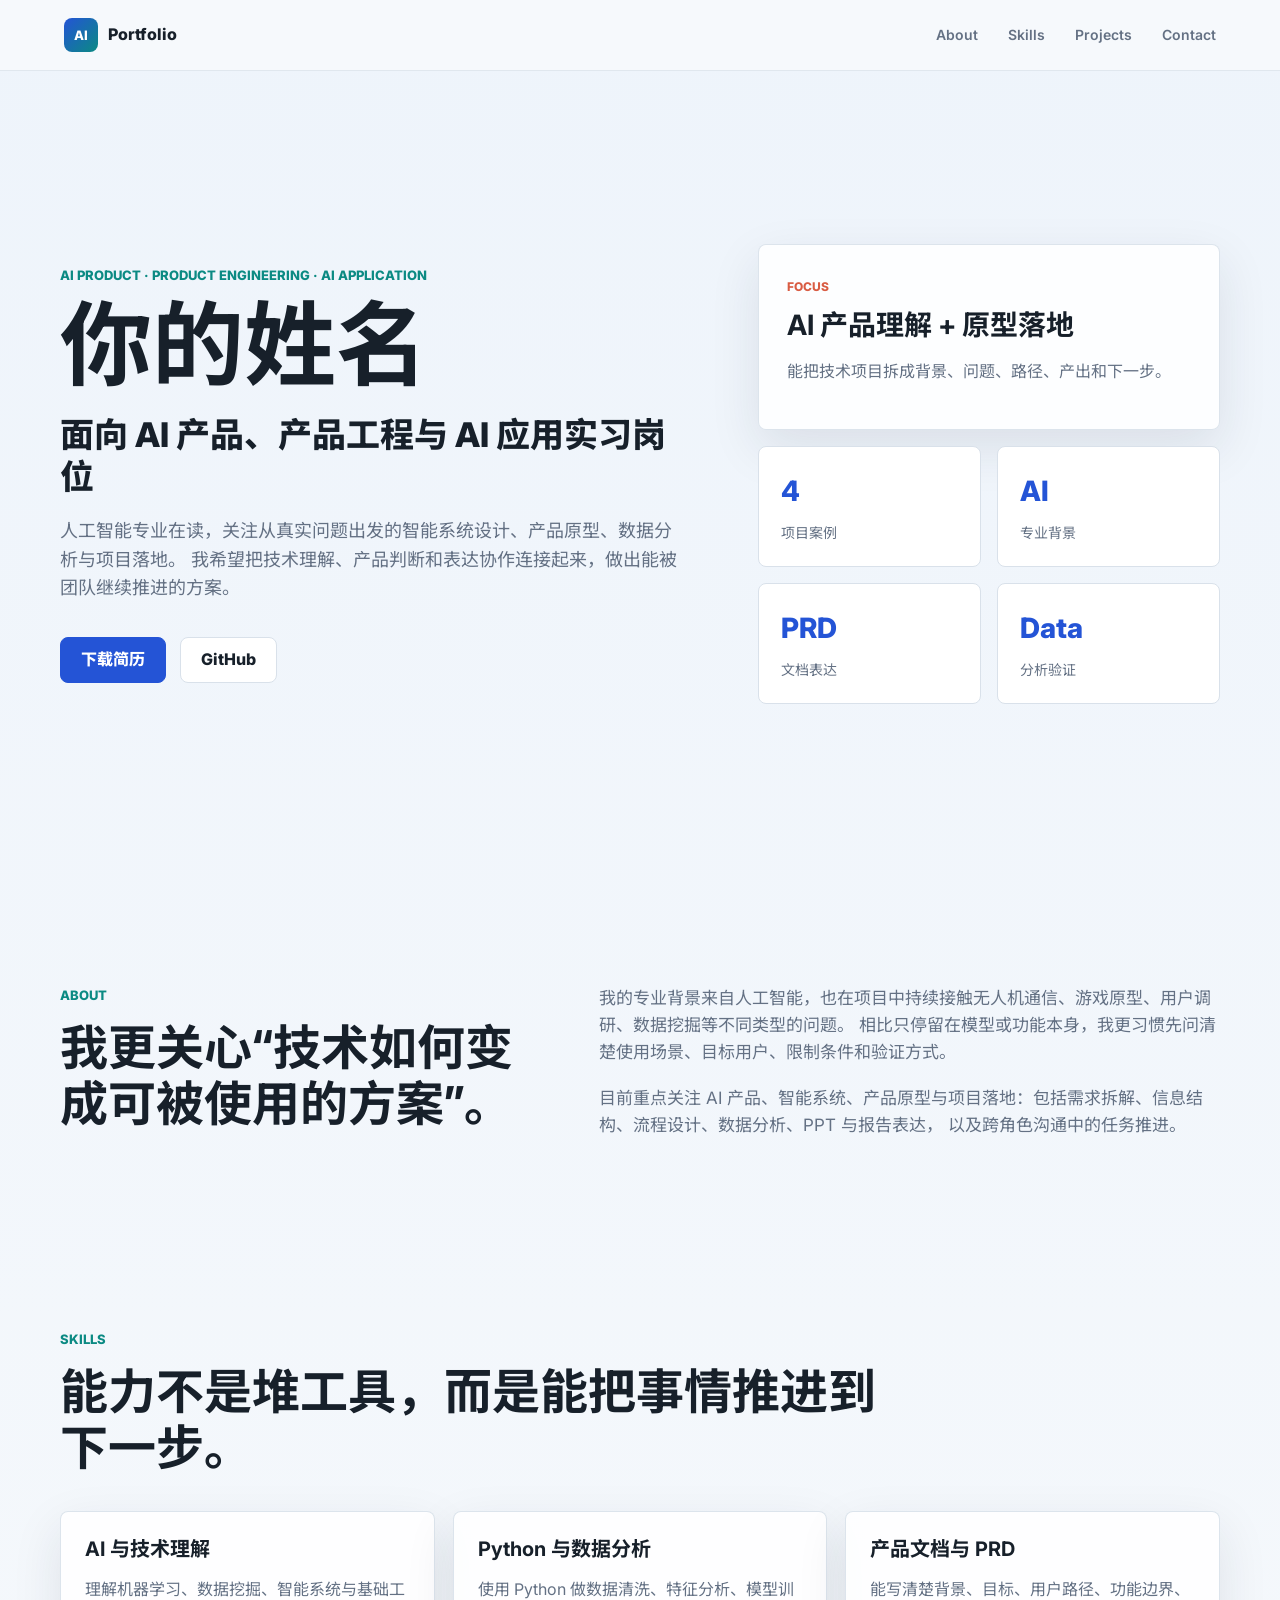
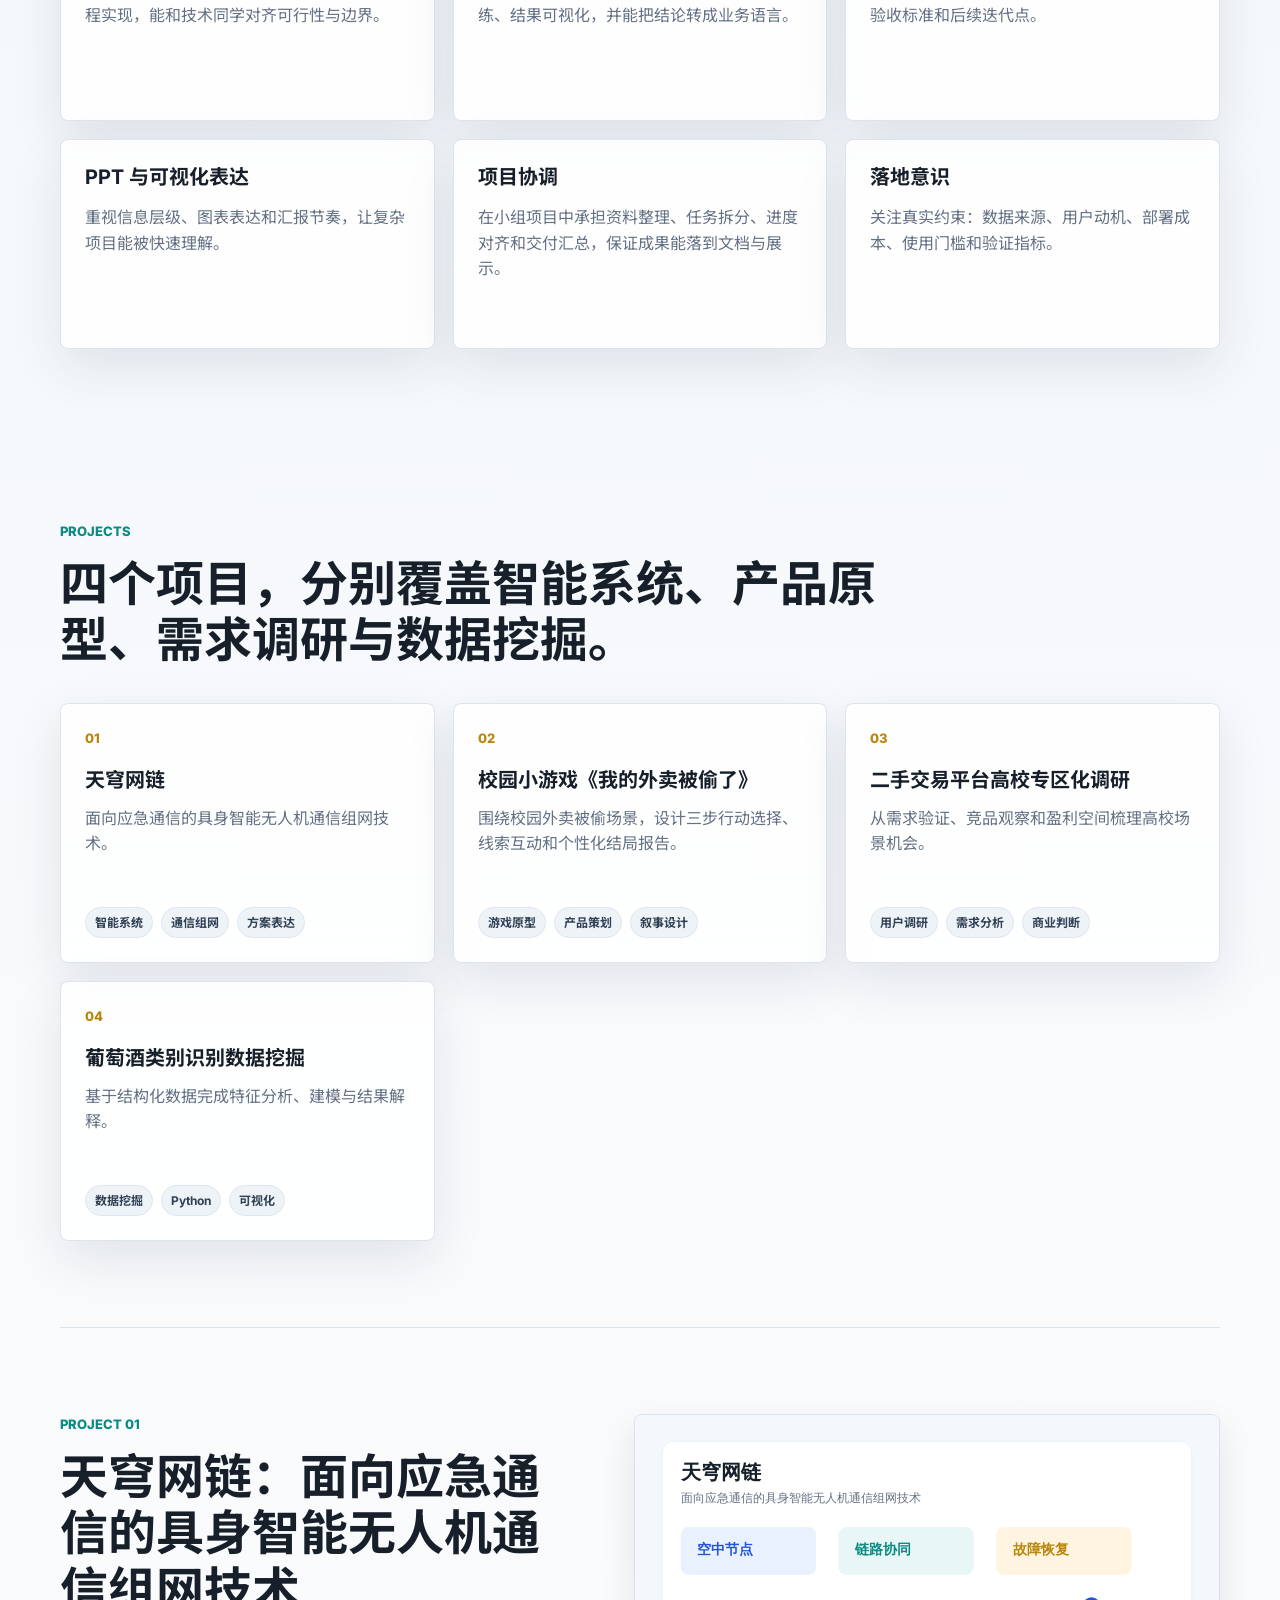
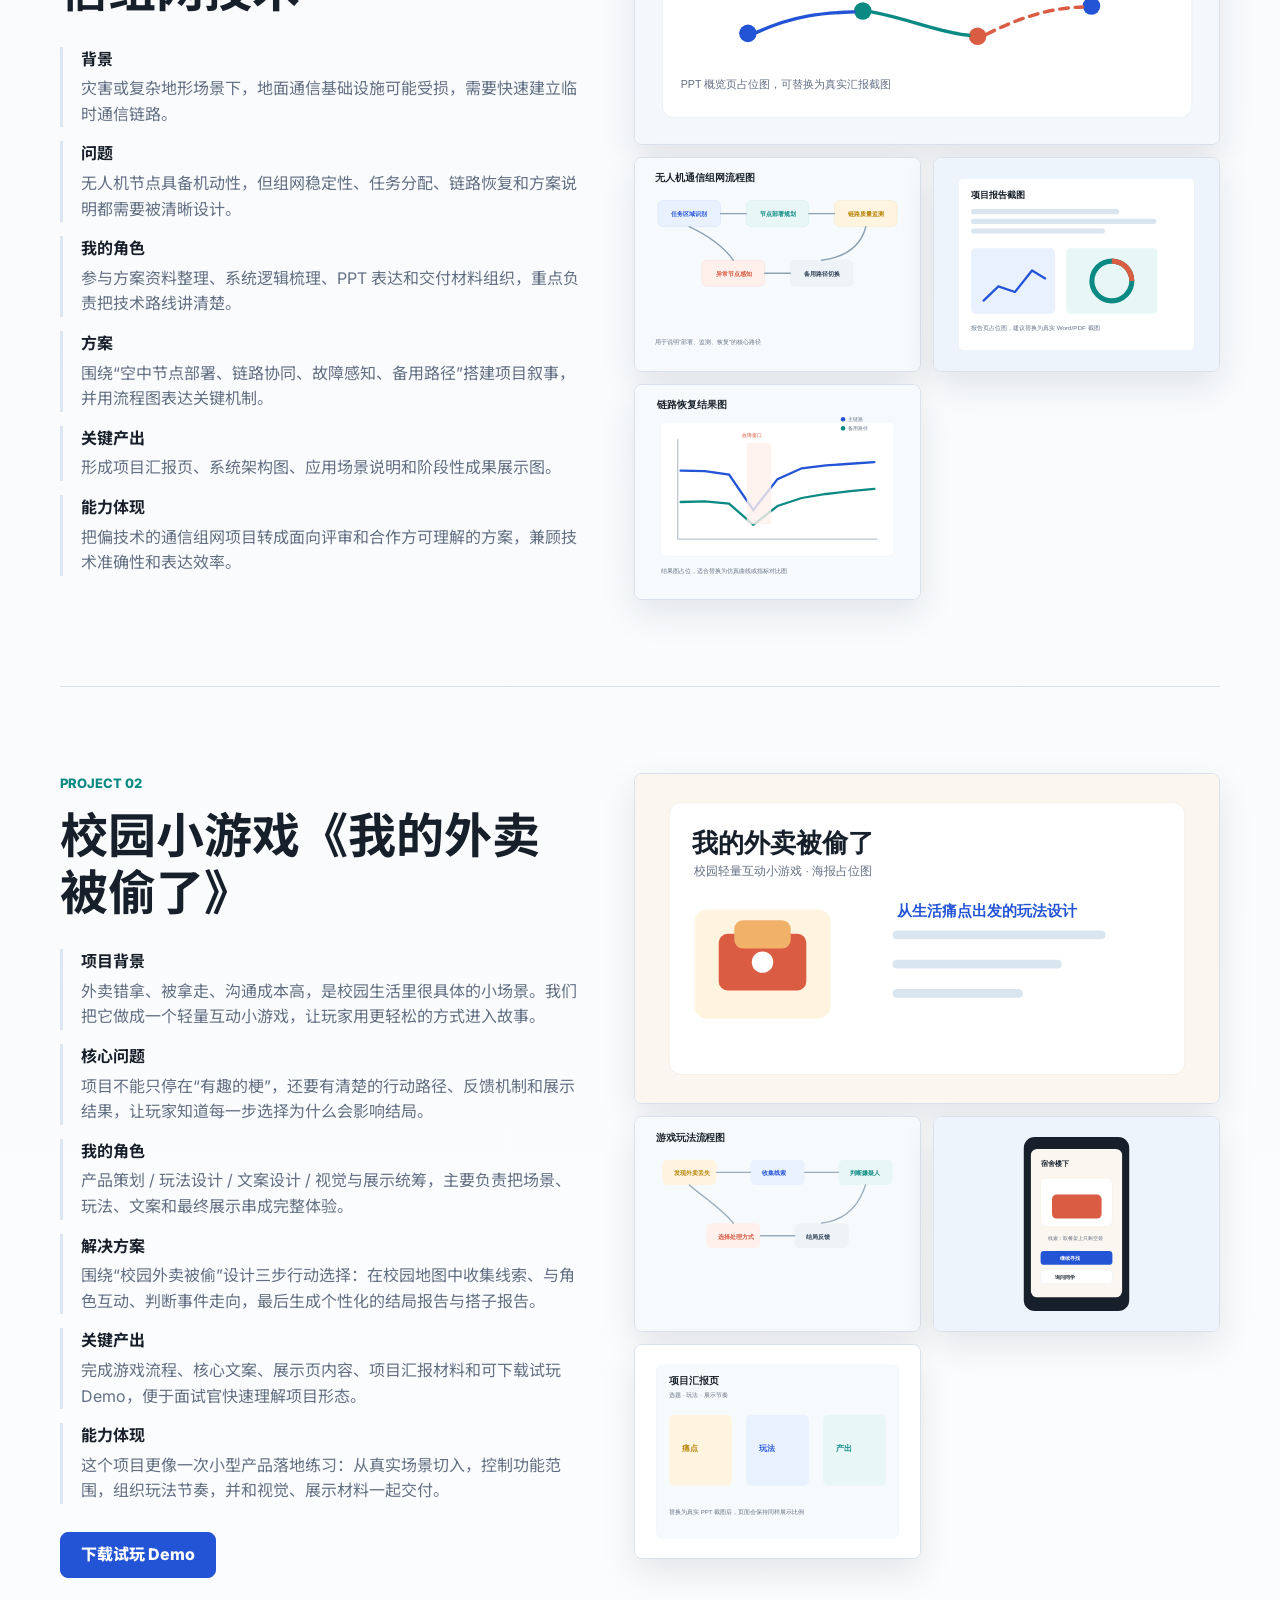
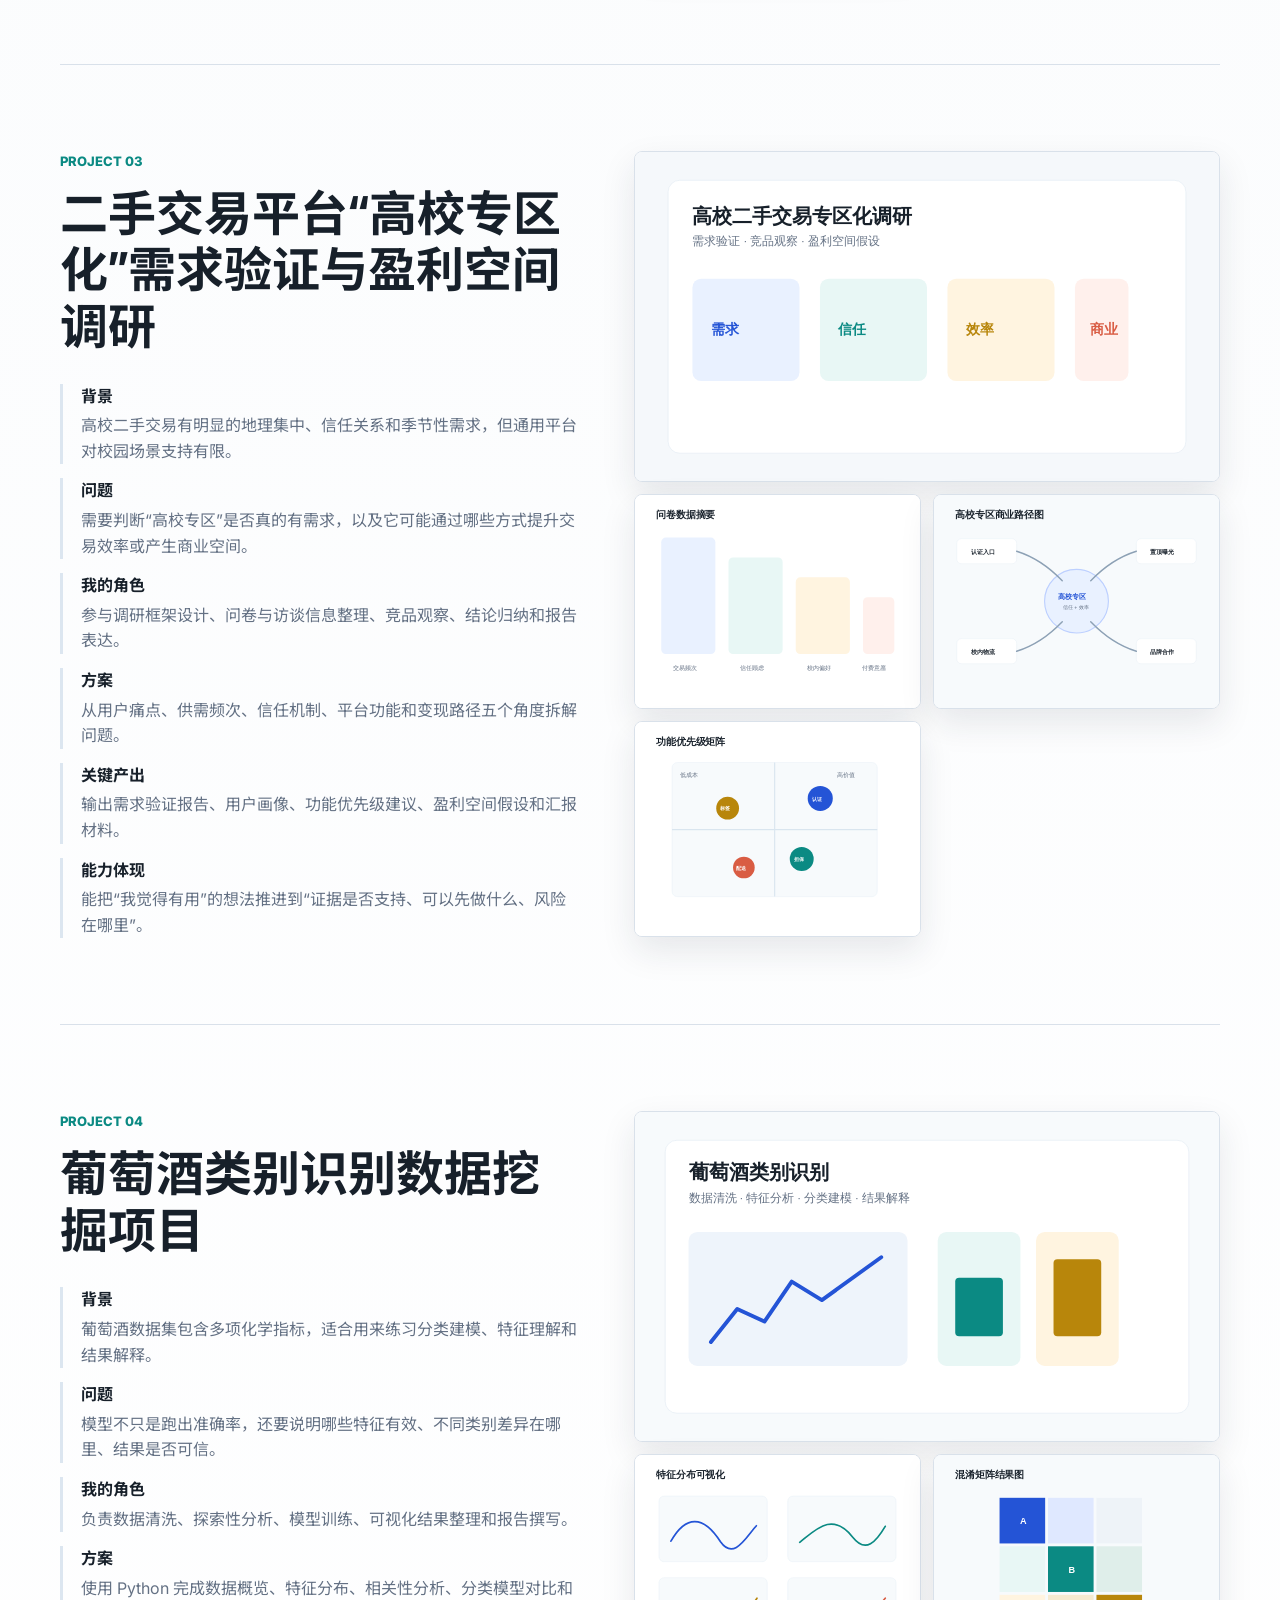
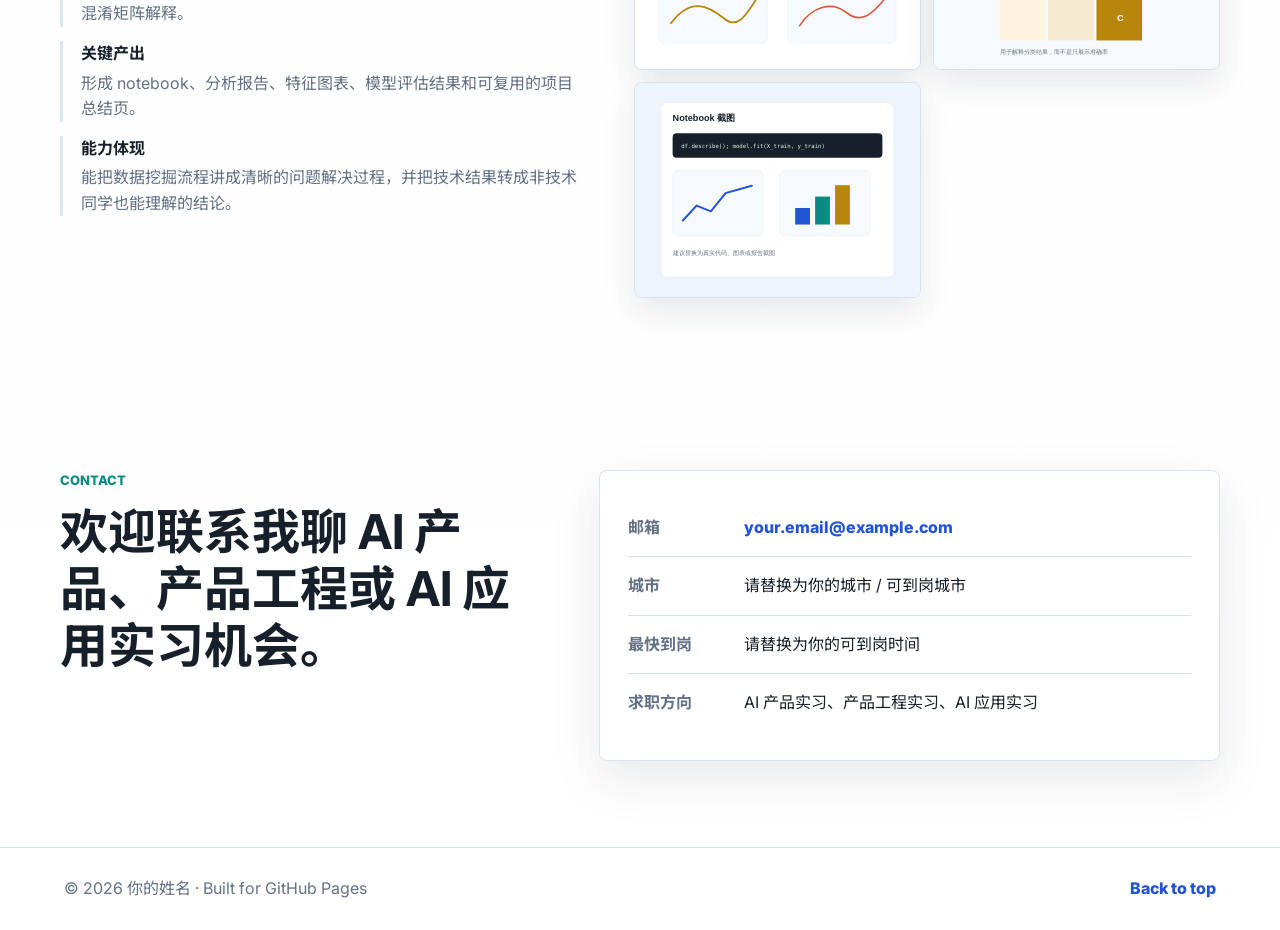
==== index.html @ e8519243 "Add portfolio website" ====
<!DOCTYPE html>
<html lang="zh-CN">
<head>
  <meta charset="UTF-8" />
  <meta name="viewport" content="width=device-width, initial-scale=1.0" />
  <meta name="description" content="AI 产品、产品工程、AI 应用实习方向个人作品集" />
  <title>个人作品集 | AI 产品 / 产品工程 / AI 应用</title>
  <link rel="preconnect" href="https://fonts.googleapis.com" />
  <link rel="preconnect" href="https://fonts.gstatic.com" crossorigin />
  <link href="https://fonts.googleapis.com/css2?family=Inter:wght@400;500;600;700;800&family=Noto+Sans+SC:wght@400;500;700;800&display=swap" rel="stylesheet" />
  <link rel="stylesheet" href="./styles.css" />
</head>
<body>
  <header class="site-header">
    <a class="brand" href="#home" aria-label="返回首页">
      <span class="brand-mark">AI</span>
      <span>Portfolio</span>
    </a>
    <nav class="nav-links" aria-label="主导航">
      <a href="#about">About</a>
      <a href="#skills">Skills</a>
      <a href="#projects">Projects</a>
      <a href="#contact">Contact</a>
    </nav>
  </header>

  <main>
    <section id="home" class="hero section">
      <div class="hero-copy">
        <p class="eyebrow">AI Product · Product Engineering · AI Application</p>
        <h1>你的姓名</h1>
        <p class="hero-title">面向 AI 产品、产品工程与 AI 应用实习岗位</p>
        <p class="hero-text">
          人工智能专业在读，关注从真实问题出发的智能系统设计、产品原型、数据分析与项目落地。
          我希望把技术理解、产品判断和表达协作连接起来，做出能被团队继续推进的方案。
        </p>
        <div class="hero-actions">
          <a class="button button-primary" href="./assets/resume.pdf" download>下载简历</a>
          <a class="button button-secondary" href="https://github.com/your-github" target="_blank" rel="noreferrer">GitHub</a>
        </div>
      </div>
      <aside class="hero-panel" aria-label="求职方向摘要">
        <div class="signal-card">
          <span class="signal-label">Focus</span>
          <strong>AI 产品理解 + 原型落地</strong>
          <p>能把技术项目拆成背景、问题、路径、产出和下一步。</p>
        </div>
        <div class="signal-grid">
          <div>
            <span>4</span>
            <p>项目案例</p>
          </div>
          <div>
            <span>AI</span>
            <p>专业背景</p>
          </div>
          <div>
            <span>PRD</span>
            <p>文档表达</p>
          </div>
          <div>
            <span>Data</span>
            <p>分析验证</p>
          </div>
        </div>
      </aside>
    </section>

    <section id="about" class="section two-column">
      <div>
        <p class="section-kicker">About</p>
        <h2>我更关心“技术如何变成可被使用的方案”。</h2>
      </div>
      <div class="section-copy">
        <p>
          我的专业背景来自人工智能，也在项目中持续接触无人机通信、游戏原型、用户调研、数据挖掘等不同类型的问题。
          相比只停留在模型或功能本身，我更习惯先问清楚使用场景、目标用户、限制条件和验证方式。
        </p>
        <p>
          目前重点关注 AI 产品、智能系统、产品原型与项目落地：包括需求拆解、信息结构、流程设计、数据分析、PPT 与报告表达，
          以及跨角色沟通中的任务推进。
        </p>
      </div>
    </section>

    <section id="skills" class="section">
      <div class="section-heading">
        <p class="section-kicker">Skills</p>
        <h2>能力不是堆工具，而是能把事情推进到下一步。</h2>
      </div>
      <div class="skill-grid">
        <article class="skill-card">
          <h3>AI 与技术理解</h3>
          <p>理解机器学习、数据挖掘、智能系统与基础工程实现，能和技术同学对齐可行性与边界。</p>
        </article>
        <article class="skill-card">
          <h3>Python 与数据分析</h3>
          <p>使用 Python 做数据清洗、特征分析、模型训练、结果可视化，并能把结论转成业务语言。</p>
        </article>
        <article class="skill-card">
          <h3>产品文档与 PRD</h3>
          <p>能写清楚背景、目标、用户路径、功能边界、验收标准和后续迭代点。</p>
        </article>
        <article class="skill-card">
          <h3>PPT 与可视化表达</h3>
          <p>重视信息层级、图表表达和汇报节奏，让复杂项目能被快速理解。</p>
        </article>
        <article class="skill-card">
          <h3>项目协调</h3>
          <p>在小组项目中承担资料整理、任务拆分、进度对齐和交付汇总，保证成果能落到文档与展示。</p>
        </article>
        <article class="skill-card">
          <h3>落地意识</h3>
          <p>关注真实约束：数据来源、用户动机、部署成本、使用门槛和验证指标。</p>
        </article>
      </div>
    </section>

    <section id="projects" class="section">
      <div class="section-heading">
        <p class="section-kicker">Projects</p>
        <h2>四个项目，分别覆盖智能系统、产品原型、需求调研与数据挖掘。</h2>
      </div>
      <div class="project-cards">
        <a class="project-card" href="#tianqiong">
          <span>01</span>
          <h3>天穹网链</h3>
          <p>面向应急通信的具身智能无人机通信组网技术。</p>
          <div class="tag-row"><em>智能系统</em><em>通信组网</em><em>方案表达</em></div>
        </a>
        <a class="project-card" href="#game">
          <span>02</span>
          <h3>校园小游戏《我的外卖被偷了》</h3>
          <p>围绕校园外卖被偷场景，设计三步行动选择、线索互动和个性化结局报告。</p>
          <div class="tag-row"><em>游戏原型</em><em>产品策划</em><em>叙事设计</em></div>
        </a>
        <a class="project-card" href="#market">
          <span>03</span>
          <h3>二手交易平台高校专区化调研</h3>
          <p>从需求验证、竞品观察和盈利空间梳理高校场景机会。</p>
          <div class="tag-row"><em>用户调研</em><em>需求分析</em><em>商业判断</em></div>
        </a>
        <a class="project-card" href="#wine">
          <span>04</span>
          <h3>葡萄酒类别识别数据挖掘</h3>
          <p>基于结构化数据完成特征分析、建模与结果解释。</p>
          <div class="tag-row"><em>数据挖掘</em><em>Python</em><em>可视化</em></div>
        </a>
      </div>
    </section>

    <section id="tianqiong" class="project-detail section">
      <div class="detail-content">
        <p class="section-kicker">Project 01</p>
        <h2>天穹网链：面向应急通信的具身智能无人机通信组网技术</h2>
        <div class="detail-list">
          <div><strong>背景</strong><p>灾害或复杂地形场景下，地面通信基础设施可能受损，需要快速建立临时通信链路。</p></div>
          <div><strong>问题</strong><p>无人机节点具备机动性，但组网稳定性、任务分配、链路恢复和方案说明都需要被清晰设计。</p></div>
          <div><strong>我的角色</strong><p>参与方案资料整理、系统逻辑梳理、PPT 表达和交付材料组织，重点负责把技术路线讲清楚。</p></div>
          <div><strong>方案</strong><p>围绕“空中节点部署、链路协同、故障感知、备用路径”搭建项目叙事，并用流程图表达关键机制。</p></div>
          <div><strong>关键产出</strong><p>形成项目汇报页、系统架构图、应用场景说明和阶段性成果展示图。</p></div>
          <div><strong>能力体现</strong><p>把偏技术的通信组网项目转成面向评审和合作方可理解的方案，兼顾技术准确性和表达效率。</p></div>
        </div>
      </div>
      <div class="gallery" aria-label="天穹网链项目图片">
        <button class="gallery-item featured" data-full="./assets/projects/tianqiong/tianqiong-overview.svg">
          <img src="./assets/projects/tianqiong/tianqiong-overview.svg" alt="天穹网链项目概览 PPT 截图" />
        </button>
        <button class="gallery-item" data-full="./assets/projects/tianqiong/tianqiong-architecture.svg">
          <img src="./assets/projects/tianqiong/tianqiong-architecture.svg" alt="无人机通信组网流程图" />
        </button>
        <button class="gallery-item" data-full="./assets/projects/tianqiong/tianqiong-report.svg">
          <img src="./assets/projects/tianqiong/tianqiong-report.svg" alt="项目报告页面截图" />
        </button>
        <button class="gallery-item" data-full="./assets/projects/tianqiong/tianqiong-result.svg">
          <img src="./assets/projects/tianqiong/tianqiong-result.svg" alt="链路恢复结果图" />
        </button>
      </div>
    </section>

    <section id="game" class="project-detail section">
      <div class="detail-content">
        <p class="section-kicker">Project 02</p>
        <h2>校园小游戏《我的外卖被偷了》</h2>
        <div class="detail-list">
          <div><strong>项目背景</strong><p>外卖错拿、被拿走、沟通成本高，是校园生活里很具体的小场景。我们把它做成一个轻量互动小游戏，让玩家用更轻松的方式进入故事。</p></div>
          <div><strong>核心问题</strong><p>项目不能只停在“有趣的梗”，还要有清楚的行动路径、反馈机制和展示结果，让玩家知道每一步选择为什么会影响结局。</p></div>
          <div><strong>我的角色</strong><p>产品策划 / 玩法设计 / 文案设计 / 视觉与展示统筹，主要负责把场景、玩法、文案和最终展示串成完整体验。</p></div>
          <div><strong>解决方案</strong><p>围绕“校园外卖被偷”设计三步行动选择：在校园地图中收集线索、与角色互动、判断事件走向，最后生成个性化的结局报告与搭子报告。</p></div>
          <div><strong>关键产出</strong><p>完成游戏流程、核心文案、展示页内容、项目汇报材料和可下载试玩 Demo，便于面试官快速理解项目形态。</p></div>
          <div><strong>能力体现</strong><p>这个项目更像一次小型产品落地练习：从真实场景切入，控制功能范围，组织玩法节奏，并和视觉、展示材料一起交付。</p></div>
        </div>
        <div class="project-actions">
          <a class="button button-primary" href="./downloads/food-delivery-detective-demo.zip" download>下载试玩 Demo</a>
        </div>
      </div>
      <div class="gallery" aria-label="校园小游戏项目图片">
        <!-- 真实项目截图建议放在 assets/game/cover.png、assets/game/map.png、assets/game/poster.png、assets/game/flow.png；
             放好后可将下面的占位 SVG 路径替换为对应 PNG 路径。 -->
        <button class="gallery-item featured" data-full="./assets/projects/game/game-poster.svg">
          <img src="./assets/projects/game/game-poster.svg" alt="我的外卖被偷了游戏海报" />
        </button>
        <button class="gallery-item" data-full="./assets/projects/game/game-flow.svg">
          <img src="./assets/projects/game/game-flow.svg" alt="游戏玩法流程图" />
        </button>
        <button class="gallery-item" data-full="./assets/projects/game/game-screen.svg">
          <img src="./assets/projects/game/game-screen.svg" alt="游戏界面草图" />
        </button>
        <button class="gallery-item" data-full="./assets/projects/game/game-pitch.svg">
          <img src="./assets/projects/game/game-pitch.svg" alt="游戏汇报 PPT 截图" />
        </button>
      </div>
    </section>

    <section id="market" class="project-detail section">
      <div class="detail-content">
        <p class="section-kicker">Project 03</p>
        <h2>二手交易平台“高校专区化”需求验证与盈利空间调研</h2>
        <div class="detail-list">
          <div><strong>背景</strong><p>高校二手交易有明显的地理集中、信任关系和季节性需求，但通用平台对校园场景支持有限。</p></div>
          <div><strong>问题</strong><p>需要判断“高校专区”是否真的有需求，以及它可能通过哪些方式提升交易效率或产生商业空间。</p></div>
          <div><strong>我的角色</strong><p>参与调研框架设计、问卷与访谈信息整理、竞品观察、结论归纳和报告表达。</p></div>
          <div><strong>方案</strong><p>从用户痛点、供需频次、信任机制、平台功能和变现路径五个角度拆解问题。</p></div>
          <div><strong>关键产出</strong><p>输出需求验证报告、用户画像、功能优先级建议、盈利空间假设和汇报材料。</p></div>
          <div><strong>能力体现</strong><p>能把“我觉得有用”的想法推进到“证据是否支持、可以先做什么、风险在哪里”。</p></div>
        </div>
      </div>
      <div class="gallery" aria-label="高校二手交易调研项目图片">
        <button class="gallery-item featured" data-full="./assets/projects/market/market-report.svg">
          <img src="./assets/projects/market/market-report.svg" alt="高校专区化调研报告截图" />
        </button>
        <button class="gallery-item" data-full="./assets/projects/market/market-survey.svg">
          <img src="./assets/projects/market/market-survey.svg" alt="问卷数据摘要图" />
        </button>
        <button class="gallery-item" data-full="./assets/projects/market/market-model.svg">
          <img src="./assets/projects/market/market-model.svg" alt="高校专区商业路径图" />
        </button>
        <button class="gallery-item" data-full="./assets/projects/market/market-priority.svg">
          <img src="./assets/projects/market/market-priority.svg" alt="功能优先级矩阵" />
        </button>
      </div>
    </section>

    <section id="wine" class="project-detail section">
      <div class="detail-content">
        <p class="section-kicker">Project 04</p>
        <h2>葡萄酒类别识别数据挖掘项目</h2>
        <div class="detail-list">
          <div><strong>背景</strong><p>葡萄酒数据集包含多项化学指标，适合用来练习分类建模、特征理解和结果解释。</p></div>
          <div><strong>问题</strong><p>模型不只是跑出准确率，还要说明哪些特征有效、不同类别差异在哪里、结果是否可信。</p></div>
          <div><strong>我的角色</strong><p>负责数据清洗、探索性分析、模型训练、可视化结果整理和报告撰写。</p></div>
          <div><strong>方案</strong><p>使用 Python 完成数据概览、特征分布、相关性分析、分类模型对比和混淆矩阵解释。</p></div>
          <div><strong>关键产出</strong><p>形成 notebook、分析报告、特征图表、模型评估结果和可复用的项目总结页。</p></div>
          <div><strong>能力体现</strong><p>能把数据挖掘流程讲成清晰的问题解决过程，并把技术结果转成非技术同学也能理解的结论。</p></div>
        </div>
      </div>
      <div class="gallery" aria-label="葡萄酒数据挖掘项目图片">
        <button class="gallery-item featured" data-full="./assets/projects/wine/wine-dashboard.svg">
          <img src="./assets/projects/wine/wine-dashboard.svg" alt="葡萄酒识别项目数据看板" />
        </button>
        <button class="gallery-item" data-full="./assets/projects/wine/wine-feature.svg">
          <img src="./assets/projects/wine/wine-feature.svg" alt="特征分布可视化" />
        </button>
        <button class="gallery-item" data-full="./assets/projects/wine/wine-matrix.svg">
          <img src="./assets/projects/wine/wine-matrix.svg" alt="混淆矩阵结果图" />
        </button>
        <button class="gallery-item" data-full="./assets/projects/wine/wine-notebook.svg">
          <img src="./assets/projects/wine/wine-notebook.svg" alt="数据挖掘 notebook 截图" />
        </button>
      </div>
    </section>

    <section id="contact" class="section contact-section">
      <div>
        <p class="section-kicker">Contact</p>
        <h2>欢迎联系我聊 AI 产品、产品工程或 AI 应用实习机会。</h2>
      </div>
      <div class="contact-card">
        <dl>
          <div><dt>邮箱</dt><dd><a href="mailto:your.email@example.com">your.email@example.com</a></dd></div>
          <div><dt>城市</dt><dd>请替换为你的城市 / 可到岗城市</dd></div>
          <div><dt>最快到岗</dt><dd>请替换为你的可到岗时间</dd></div>
          <div><dt>求职方向</dt><dd>AI 产品实习、产品工程实习、AI 应用实习</dd></div>
        </dl>
      </div>
    </section>
  </main>

  <footer class="site-footer">
    <p>© 2026 你的姓名 · Built for GitHub Pages</p>
    <a href="#home">Back to top</a>
  </footer>

  <div class="image-modal" id="imageModal" hidden>
    <button class="modal-close" type="button" aria-label="关闭图片预览">×</button>
    <img src="" alt="" />
  </div>

  <script src="./script.js"></script>
</body>
</html>
---- styles.css ----
:root {
  --ink: #17202a;
  --muted: #647184;
  --line: #d9e1ea;
  --paper: #f7f9fc;
  --white: #ffffff;
  --blue: #2454d6;
  --teal: #0b8a83;
  --coral: #d95c43;
  --gold: #b8860b;
  --shadow: 0 18px 50px rgba(25, 38, 63, 0.1);
}

* {
  box-sizing: border-box;
}

html {
  scroll-behavior: smooth;
}

body {
  margin: 0;
  color: var(--ink);
  background:
    linear-gradient(180deg, #eef4fb 0%, #f8fafc 36%, #ffffff 100%);
  font-family: Inter, "Noto Sans SC", system-ui, -apple-system, BlinkMacSystemFont, "Segoe UI", sans-serif;
  line-height: 1.6;
}

a {
  color: inherit;
  text-decoration: none;
}

img {
  display: block;
  width: 100%;
}

.site-header {
  position: sticky;
  top: 0;
  z-index: 20;
  display: flex;
  align-items: center;
  justify-content: space-between;
  gap: 24px;
  padding: 18px clamp(20px, 5vw, 72px);
  background: rgba(248, 250, 252, 0.88);
  border-bottom: 1px solid rgba(217, 225, 234, 0.75);
  backdrop-filter: blur(16px);
}

.brand,
.nav-links {
  display: flex;
  align-items: center;
}

.brand {
  gap: 10px;
  font-weight: 800;
}

.brand-mark {
  display: grid;
  width: 34px;
  height: 34px;
  place-items: center;
  color: var(--white);
  background: linear-gradient(135deg, var(--blue), var(--teal));
  border-radius: 8px;
  font-size: 13px;
}

.nav-links {
  gap: clamp(14px, 3vw, 30px);
  color: var(--muted);
  font-size: 14px;
  font-weight: 600;
}

.nav-links a:hover {
  color: var(--blue);
}

.section {
  width: min(1160px, calc(100% - 40px));
  margin: 0 auto;
  padding: 86px 0;
}

.hero {
  display: grid;
  grid-template-columns: minmax(0, 1.15fr) minmax(320px, 0.85fr);
  gap: clamp(32px, 6vw, 72px);
  align-items: center;
  min-height: calc(100vh - 72px);
  padding-top: 64px;
}

.eyebrow,
.section-kicker {
  margin: 0 0 14px;
  color: var(--teal);
  font-size: 13px;
  font-weight: 800;
  letter-spacing: 0;
  text-transform: uppercase;
}

.hero h1 {
  margin: 0;
  font-size: clamp(52px, 8vw, 92px);
  line-height: 0.98;
  letter-spacing: 0;
}

.hero-title {
  margin: 24px 0 0;
  font-size: clamp(22px, 3vw, 34px);
  line-height: 1.25;
  font-weight: 800;
}

.hero-text,
.section-copy,
.skill-card p,
.project-card p,
.detail-list p,
.signal-card p {
  color: var(--muted);
}

.hero-text {
  max-width: 720px;
  margin: 18px 0 0;
  font-size: 18px;
}

.hero-actions {
  display: flex;
  flex-wrap: wrap;
  gap: 14px;
  margin-top: 34px;
}

.project-actions {
  display: flex;
  flex-wrap: wrap;
  gap: 14px;
  margin-top: 28px;
}

.button {
  display: inline-flex;
  align-items: center;
  justify-content: center;
  min-height: 46px;
  padding: 0 20px;
  border: 1px solid var(--line);
  border-radius: 8px;
  font-weight: 800;
}

.button-primary {
  color: var(--white);
  background: var(--blue);
  border-color: var(--blue);
}

.button-secondary {
  color: var(--ink);
  background: var(--white);
}

.hero-panel {
  display: grid;
  gap: 16px;
}

.signal-card,
.skill-card,
.project-card,
.contact-card {
  background: rgba(255, 255, 255, 0.86);
  border: 1px solid rgba(217, 225, 234, 0.9);
  border-radius: 8px;
  box-shadow: var(--shadow);
}

.signal-card {
  padding: 28px;
}

.signal-label {
  display: inline-block;
  margin-bottom: 12px;
  color: var(--coral);
  font-size: 12px;
  font-weight: 800;
  text-transform: uppercase;
}

.signal-card strong {
  display: block;
  font-size: 28px;
  line-height: 1.25;
}

.signal-grid {
  display: grid;
  grid-template-columns: repeat(2, 1fr);
  gap: 16px;
}

.signal-grid div {
  min-height: 118px;
  padding: 22px;
  background: var(--white);
  border: 1px solid var(--line);
  border-radius: 8px;
}

.signal-grid span {
  display: block;
  color: var(--blue);
  font-size: 28px;
  font-weight: 800;
}

.signal-grid p {
  margin: 8px 0 0;
  color: var(--muted);
  font-size: 14px;
}

.two-column,
.contact-section {
  display: grid;
  grid-template-columns: minmax(260px, 0.86fr) minmax(0, 1.14fr);
  gap: clamp(32px, 6vw, 70px);
}

h2 {
  margin: 0;
  font-size: clamp(30px, 4vw, 48px);
  line-height: 1.18;
  letter-spacing: 0;
}

h3 {
  margin: 0;
  font-size: 20px;
  line-height: 1.35;
}

.section-copy p {
  margin: 0 0 18px;
  font-size: 17px;
}

.section-heading {
  max-width: 860px;
  margin-bottom: 34px;
}

.skill-grid,
.project-cards {
  display: grid;
  grid-template-columns: repeat(3, minmax(0, 1fr));
  gap: 18px;
}

.skill-card {
  min-height: 210px;
  padding: 24px;
}

.skill-card p {
  margin: 14px 0 0;
}

.project-card {
  display: flex;
  min-height: 260px;
  flex-direction: column;
  padding: 24px;
  transition: transform 0.2s ease, border-color 0.2s ease;
}

.project-card:hover {
  transform: translateY(-4px);
  border-color: rgba(36, 84, 214, 0.38);
}

.project-card > span {
  color: var(--gold);
  font-size: 13px;
  font-weight: 800;
}

.project-card h3 {
  margin-top: 18px;
}

.project-card p {
  flex: 1;
  margin: 12px 0 20px;
}

.tag-row {
  display: flex;
  flex-wrap: wrap;
  gap: 8px;
}

.tag-row em {
  padding: 5px 9px;
  color: #314256;
  background: #eef3f8;
  border: 1px solid #dde6ef;
  border-radius: 999px;
  font-size: 12px;
  font-style: normal;
  font-weight: 700;
}

.project-detail {
  display: grid;
  grid-template-columns: minmax(0, 0.94fr) minmax(380px, 1.06fr);
  gap: clamp(28px, 5vw, 54px);
  align-items: start;
  border-top: 1px solid var(--line);
}

.detail-list {
  display: grid;
  gap: 14px;
  margin-top: 28px;
}

.detail-list div {
  padding-left: 18px;
  border-left: 3px solid #dce6f0;
}

.detail-list strong {
  display: block;
  margin-bottom: 4px;
}

.detail-list p {
  margin: 0;
}

.gallery {
  position: sticky;
  top: 94px;
  display: grid;
  grid-template-columns: repeat(2, minmax(0, 1fr));
  gap: 12px;
}

.gallery-item {
  overflow: hidden;
  padding: 0;
  background: var(--white);
  border: 1px solid var(--line);
  border-radius: 8px;
  cursor: zoom-in;
  box-shadow: 0 14px 34px rgba(25, 38, 63, 0.1);
}

.gallery-item img {
  aspect-ratio: 4 / 3;
  object-fit: cover;
  transition: transform 0.22s ease;
}

.gallery-item:hover img {
  transform: scale(1.025);
}

.gallery-item.featured {
  grid-column: 1 / -1;
}

.gallery-item.featured img {
  aspect-ratio: 16 / 9;
}

.contact-card {
  padding: 28px;
}

.contact-card dl,
.contact-card dd {
  margin: 0;
}

.contact-card div {
  display: grid;
  grid-template-columns: 96px 1fr;
  gap: 20px;
  padding: 16px 0;
  border-bottom: 1px solid var(--line);
}

.contact-card div:last-child {
  border-bottom: 0;
}

.contact-card dt {
  color: var(--muted);
  font-weight: 700;
}

.contact-card a {
  color: var(--blue);
  font-weight: 800;
}

.site-footer {
  display: flex;
  align-items: center;
  justify-content: space-between;
  gap: 20px;
  padding: 28px clamp(20px, 5vw, 72px);
  color: var(--muted);
  border-top: 1px solid var(--line);
}

.site-footer p {
  margin: 0;
}

.site-footer a {
  color: var(--blue);
  font-weight: 800;
}

.image-modal {
  position: fixed;
  inset: 0;
  z-index: 50;
  display: grid;
  place-items: center;
  padding: 48px;
  background: rgba(12, 19, 31, 0.78);
}

.image-modal[hidden] {
  display: none;
}

.image-modal img {
  max-width: min(1120px, 92vw);
  max-height: 84vh;
  object-fit: contain;
  background: var(--white);
  border-radius: 8px;
  box-shadow: 0 24px 80px rgba(0, 0, 0, 0.32);
}

.modal-close {
  position: fixed;
  top: 22px;
  right: 24px;
  display: grid;
  width: 42px;
  height: 42px;
  place-items: center;
  color: var(--white);
  background: rgba(255, 255, 255, 0.12);
  border: 1px solid rgba(255, 255, 255, 0.24);
  border-radius: 8px;
  font-size: 28px;
  cursor: pointer;
}

@media (max-width: 980px) {
  .hero,
  .two-column,
  .contact-section,
  .project-detail {
    grid-template-columns: 1fr;
  }

  .skill-grid,
  .project-cards {
    grid-template-columns: repeat(2, minmax(0, 1fr));
  }

  .gallery {
    position: static;
  }
}

@media (max-width: 680px) {
  .site-header {
    align-items: flex-start;
    flex-direction: column;
  }

  .nav-links {
    width: 100%;
    justify-content: space-between;
  }

  .section {
    width: min(100% - 28px, 1160px);
    padding: 62px 0;
  }

  .hero {
    min-height: auto;
    padding-top: 44px;
  }

  .hero h1 {
    font-size: 50px;
  }

  .skill-grid,
  .project-cards,
  .signal-grid,
  .gallery {
    grid-template-columns: 1fr;
  }

  .contact-card div {
    grid-template-columns: 1fr;
    gap: 4px;
  }

  .site-footer {
    align-items: flex-start;
    flex-direction: column;
  }

  .image-modal {
    padding: 18px;
  }
}
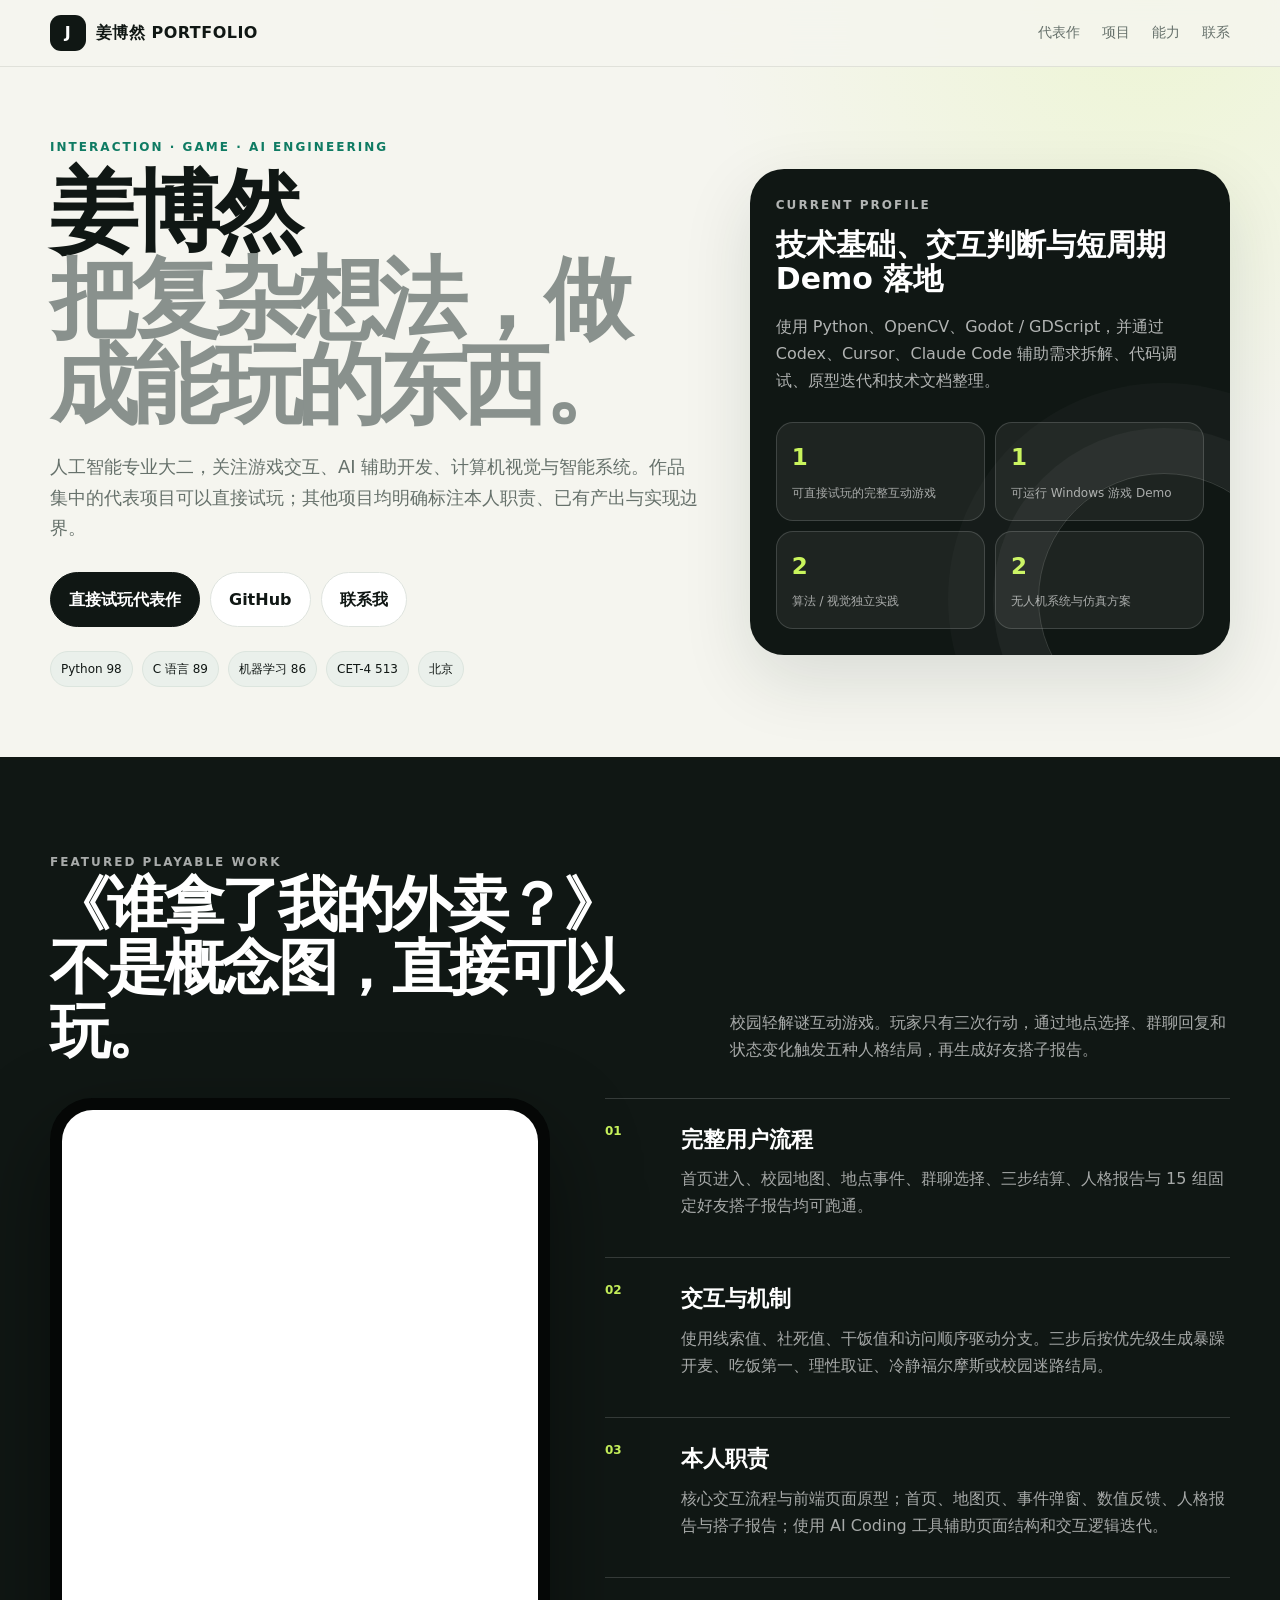
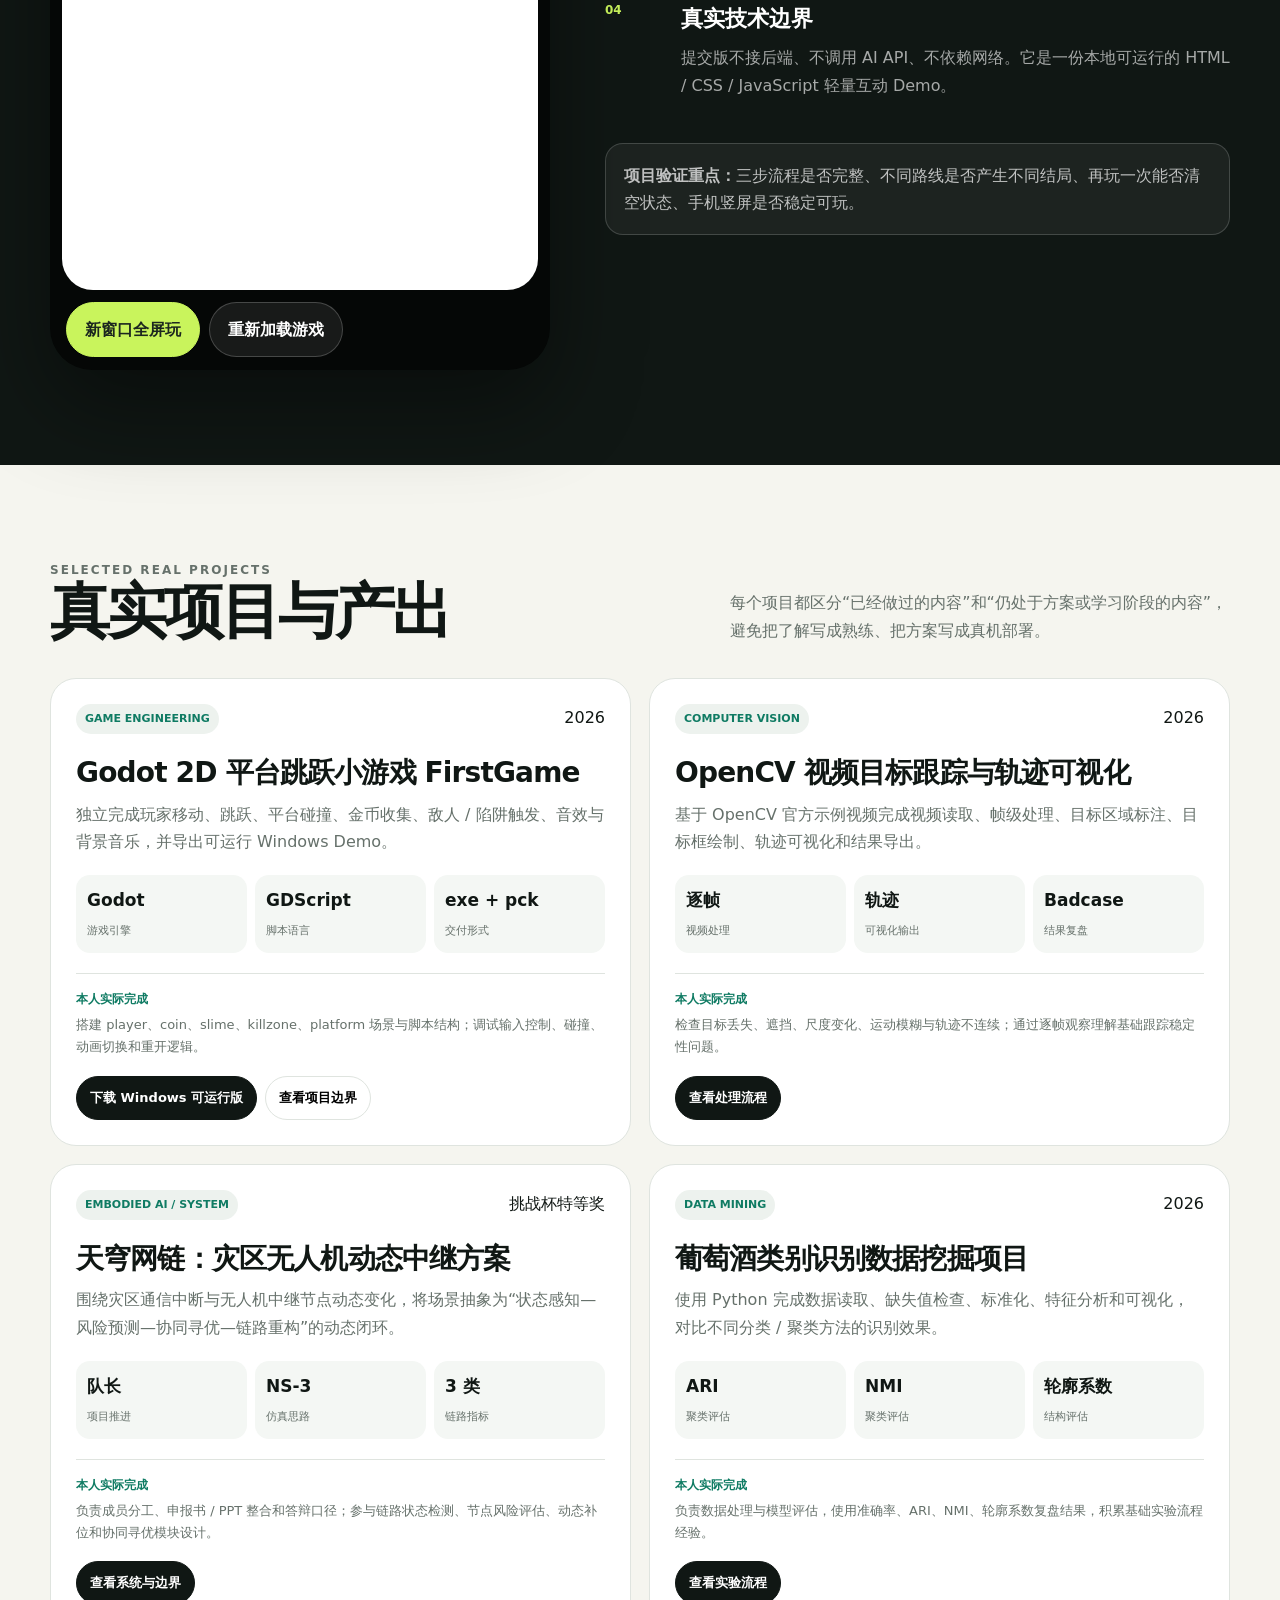
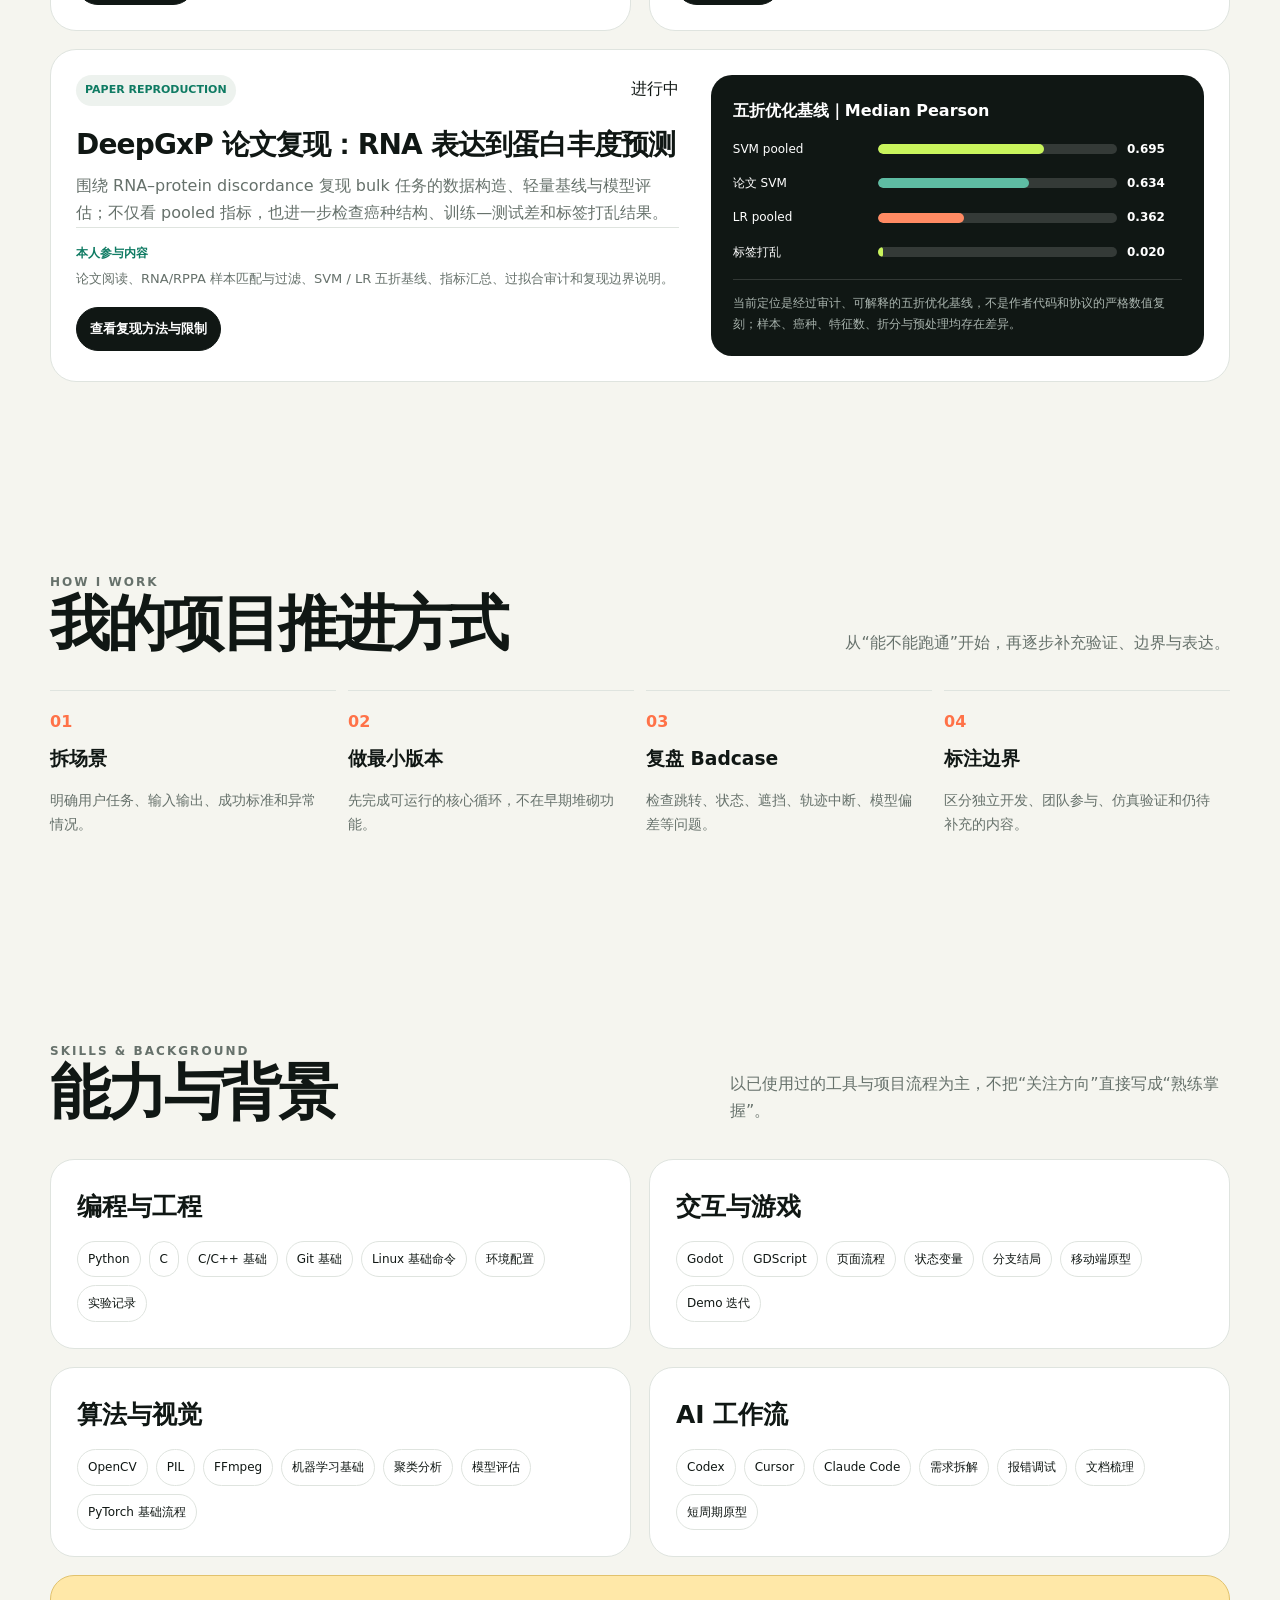
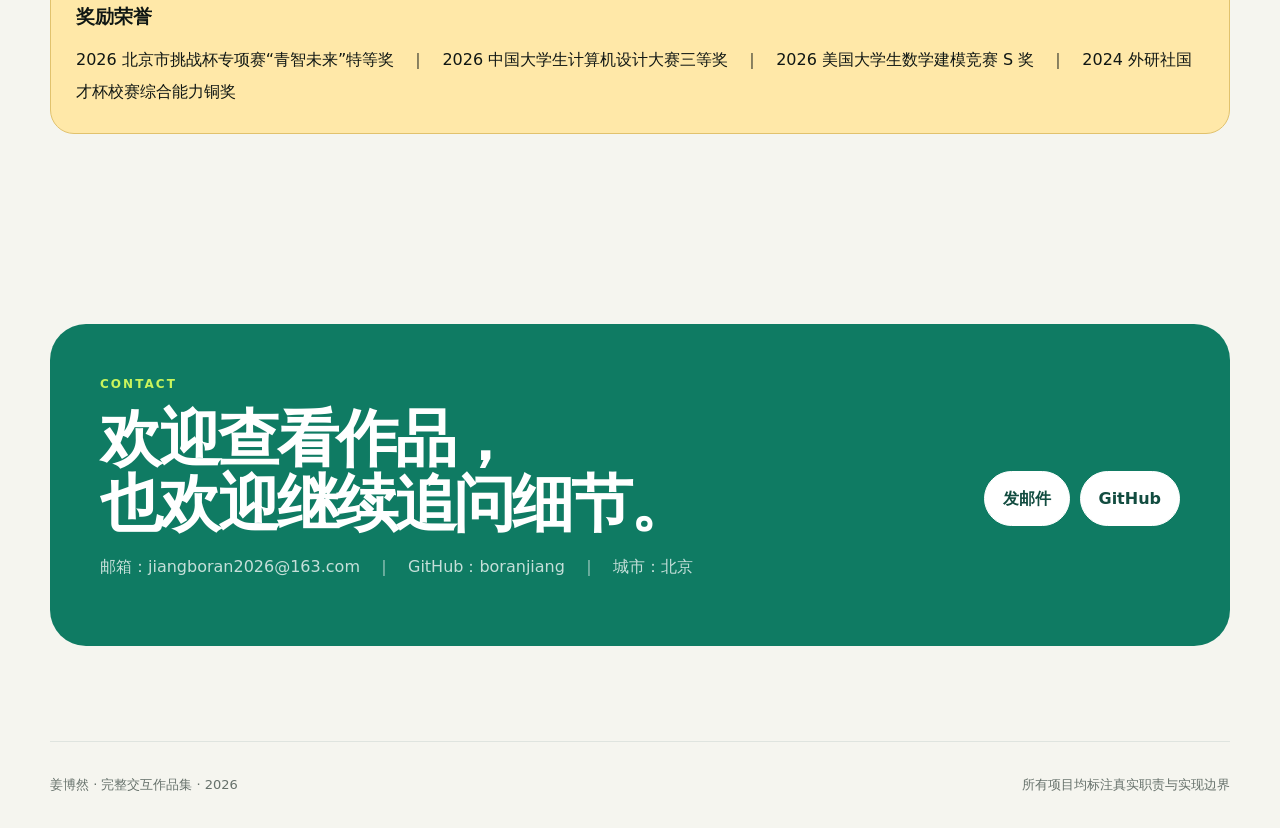
==== commit 2c0b6104: "Add files via upload" ====
--- a/index.html
+++ b/index.html
@@ -1,301 +1,78 @@
-<!DOCTYPE html>
+<!doctype html>
 <html lang="zh-CN">
 <head>
-  <meta charset="UTF-8" />
-  <meta name="viewport" content="width=device-width, initial-scale=1.0" />
-  <meta name="description" content="AI 产品、产品工程、AI 应用实习方向个人作品集" />
-  <title>个人作品集 | AI 产品 / 产品工程 / AI 应用</title>
-  <link rel="preconnect" href="https://fonts.googleapis.com" />
-  <link rel="preconnect" href="https://fonts.gstatic.com" crossorigin />
-  <link href="https://fonts.googleapis.com/css2?family=Inter:wght@400;500;600;700;800&family=Noto+Sans+SC:wght@400;500;700;800&display=swap" rel="stylesheet" />
-  <link rel="stylesheet" href="./styles.css" />
+<meta charset="utf-8">
+<meta name="viewport" content="width=device-width, initial-scale=1">
+<meta name="theme-color" content="#111714">
+<meta name="description" content="姜博然的完整交互作品集：可试玩校园互动游戏、Godot 游戏、OpenCV 视觉、无人机智能系统与 DeepGxP 论文复现。">
+<title>姜博然｜完整交互作品集</title>
+<style>
+:root{--bg:#f5f5ef;--card:#fff;--ink:#101714;--muted:#66716b;--line:#dfe4df;--green:#0f7b63;--lime:#c9f45c;--orange:#ff7248;--shadow:0 24px 70px rgba(18,39,30,.12);--max:1180px}
+*{box-sizing:border-box}html{scroll-behavior:smooth}body{margin:0;background:radial-gradient(circle at 90% 0,rgba(201,244,92,.18),transparent 28rem),var(--bg);color:var(--ink);font-family:Inter,"PingFang SC","Microsoft YaHei",system-ui,sans-serif;line-height:1.7}a{color:inherit;text-decoration:none}button{font:inherit}.shell{width:min(var(--max),calc(100% - 36px));margin:auto}.nav{position:sticky;top:0;z-index:50;border-bottom:1px solid rgba(16,23,20,.09);backdrop-filter:blur(18px);background:rgba(245,245,239,.84)}.nav-in{height:66px;display:flex;align-items:center;justify-content:space-between}.brand{display:flex;align-items:center;gap:10px;font-weight:900;letter-spacing:.03em}.brand i{display:grid;place-items:center;width:36px;height:36px;background:var(--ink);color:white;border-radius:11px;font-style:normal}.links{display:flex;gap:22px;color:var(--muted);font-size:14px}.links a:hover{color:var(--ink)}
+.hero{min-height:690px;display:grid;grid-template-columns:1.15fr .85fr;gap:50px;align-items:center;padding:70px 0}.eyebrow{font-size:12px;font-weight:900;letter-spacing:.17em;color:var(--green);margin:0 0 12px}.hero h1{font-size:clamp(46px,7vw,88px);line-height:.98;letter-spacing:-.065em;margin:0 0 24px}.hero h1 span{color:#89918d}.lead{font-size:18px;color:var(--muted);max-width:720px}.actions{display:flex;flex-wrap:wrap;gap:10px;margin-top:28px}.btn{display:inline-flex;align-items:center;justify-content:center;border:1px solid var(--line);padding:13px 18px;border-radius:999px;font-weight:800;background:white;cursor:pointer}.btn.primary{background:var(--ink);color:white;border-color:var(--ink)}.btn:hover{transform:translateY(-2px)}.mini{display:flex;flex-wrap:wrap;gap:9px;margin-top:24px}.mini span{background:#eaf0eb;border:1px solid #dce5de;border-radius:999px;padding:7px 10px;font-size:12px}.hero-panel{background:var(--ink);color:white;padding:26px;border-radius:34px;box-shadow:var(--shadow);position:relative;overflow:hidden;min-height:440px}.hero-panel:after{content:"";position:absolute;width:250px;height:250px;border:1px solid rgba(255,255,255,.16);border-radius:50%;right:-60px;bottom:-70px;box-shadow:0 0 0 45px rgba(255,255,255,.04),0 0 0 90px rgba(255,255,255,.025)}.hero-panel h3{font-size:30px;line-height:1.15;margin:8px 0 14px}.hero-panel p{color:rgba(255,255,255,.68)}.status{display:grid;grid-template-columns:repeat(2,1fr);gap:10px;margin-top:28px}.status div{padding:15px;border:1px solid rgba(255,255,255,.15);border-radius:17px;background:rgba(255,255,255,.06)}.status b{display:block;font-size:23px;color:var(--lime)}.status span{font-size:12px;color:rgba(255,255,255,.62)}
+.section{padding:95px 0}.section-head{display:flex;justify-content:space-between;gap:30px;align-items:end;margin-bottom:34px}.section-head h2{font-size:clamp(34px,5vw,60px);letter-spacing:-.05em;line-height:1.06;margin:0}.section-head p{max-width:500px;color:var(--muted);margin:0}.feature{background:var(--ink);color:white}.feature .shell{padding:95px 0}.feature .section-head p{color:rgba(255,255,255,.64)}.feature .eyebrow{color:var(--lime)}.game-grid{display:grid;grid-template-columns:500px 1fr;gap:55px;align-items:start}.game-frame{background:#050706;border-radius:42px;padding:12px;box-shadow:0 34px 90px rgba(0,0,0,.42);position:sticky;top:92px}.game-frame iframe{display:block;width:100%;height:780px;border:0;border-radius:31px;background:white}.game-tools{display:flex;gap:9px;padding:12px 4px 1px}.feature .btn{background:rgba(255,255,255,.08);color:white;border-color:rgba(255,255,255,.2)}.feature .btn.primary{background:var(--lime);color:#1c271f;border-color:var(--lime)}.case-list{display:grid;gap:16px}.case{padding:22px 0;border-top:1px solid rgba(255,255,255,.16);display:grid;grid-template-columns:58px 1fr;gap:18px}.case .n{font-size:12px;color:var(--lime);font-weight:900}.case h3{margin:0 0 7px;font-size:22px}.case p{color:rgba(255,255,255,.63);margin:0}.boundary{margin-top:22px;padding:18px;border:1px solid rgba(255,255,255,.17);border-radius:18px;background:rgba(255,255,255,.055);color:rgba(255,255,255,.72)}
+.projects{display:grid;grid-template-columns:repeat(2,1fr);gap:18px}.project{background:var(--card);border:1px solid var(--line);border-radius:26px;padding:25px;min-height:340px;display:flex;flex-direction:column;transition:.25s}.project:hover{transform:translateY(-5px);box-shadow:var(--shadow)}.project-top{display:flex;justify-content:space-between;gap:12px;align-items:start}.tag{font-size:11px;font-weight:900;padding:6px 9px;border-radius:999px;background:#edf2ee;color:var(--green)}.project h3{font-size:28px;line-height:1.18;margin:22px 0 11px;letter-spacing:-.03em}.project p{color:var(--muted);margin:0}.facts{display:grid;grid-template-columns:repeat(3,1fr);gap:8px;margin:20px 0}.facts div{background:#f4f7f4;border-radius:14px;padding:11px}.facts b{display:block;font-size:17px}.facts span{font-size:11px;color:var(--muted)}.role{border-top:1px solid var(--line);padding-top:15px;margin-top:auto}.role b{display:block;font-size:12px;color:var(--green);margin-bottom:5px}.role p{font-size:13px}.project-actions{display:flex;flex-wrap:wrap;gap:8px;margin-top:17px}.project-actions .btn{font-size:13px;padding:10px 13px}.project.wide{grid-column:1/-1;display:grid;grid-template-columns:1.1fr .9fr;gap:32px;min-height:0}.chart{background:#101714;color:white;border-radius:21px;padding:22px;display:grid;gap:14px}.barrow{display:grid;grid-template-columns:135px 1fr 55px;gap:10px;align-items:center;font-size:12px}.bar{height:10px;border-radius:999px;background:rgba(255,255,255,.15);overflow:hidden}.bar i{display:block;height:100%;border-radius:999px;background:var(--lime)}.barrow:nth-child(3) .bar i{background:#5ebca3}.barrow:nth-child(4) .bar i{background:#ff8a63}.caveat{font-size:12px;color:#aab5af;border-top:1px solid rgba(255,255,255,.14);padding-top:13px;margin-top:3px}
+.timeline{display:grid;grid-template-columns:repeat(4,1fr);gap:12px}.step{border-top:1px solid var(--line);padding:17px 10px 0 0}.step b{color:var(--orange)}.step h3{margin:8px 0}.step p{color:var(--muted);font-size:14px}.skills{display:grid;grid-template-columns:1fr 1fr;gap:18px}.skillcard{padding:26px;border-radius:24px;background:var(--card);border:1px solid var(--line)}.skillcard h3{font-size:25px;margin:0 0 13px}.chips{display:flex;flex-wrap:wrap;gap:8px}.chips span{padding:7px 10px;border:1px solid var(--line);border-radius:999px;font-size:12px}.awards{margin-top:18px;padding:25px;border-radius:24px;background:#ffe8a8;border:1px solid #e1c26d}.awards h3{margin:0 0 11px}.awards p{margin:0;line-height:2}.contact{background:var(--green);color:white;border-radius:36px;padding:50px;display:grid;grid-template-columns:1fr auto;gap:30px;align-items:center}.contact h2{font-size:clamp(36px,5vw,62px);line-height:1.05;letter-spacing:-.05em;margin:0}.contact p{color:rgba(255,255,255,.76)}.contact .btn{background:white;color:#124c40;border-color:white}.footer{padding:32px 0;color:var(--muted);display:flex;justify-content:space-between;border-top:1px solid var(--line);font-size:13px}.modal{position:fixed;inset:0;z-index:100;background:rgba(6,13,10,.7);display:none;place-items:center;padding:18px}.modal.open{display:grid}.modal-card{width:min(760px,100%);max-height:88vh;overflow:auto;background:white;border-radius:26px;padding:28px;box-shadow:var(--shadow)}.modal-card h2{font-size:37px;line-height:1.1;margin:4px 0 16px}.modal-card p,.modal-card li{color:var(--muted)}.close{float:right;border:1px solid var(--line);background:#f2f5f2;width:39px;height:39px;border-radius:50%;cursor:pointer}.two{display:grid;grid-template-columns:1fr 1fr;gap:22px}.notice{padding:14px;background:#fff2cc;border-left:5px solid #e99d28;border-radius:10px}
+@media(max-width:900px){.hero{grid-template-columns:1fr}.game-grid{grid-template-columns:1fr}.game-frame{position:static;max-width:500px;margin:auto}.projects{grid-template-columns:1fr}.project.wide{grid-column:auto;grid-template-columns:1fr}.timeline{grid-template-columns:repeat(2,1fr)}.skills{grid-template-columns:1fr}.contact{grid-template-columns:1fr}.links{display:none}}
+@media(max-width:560px){.shell{width:min(100% - 24px,var(--max))}.hero{padding:45px 0;min-height:auto}.hero h1{font-size:50px}.section,.feature .shell{padding:70px 0}.section-head{display:block}.section-head p{margin-top:14px}.game-frame{padding:7px;border-radius:28px}.game-frame iframe{height:740px;border-radius:22px}.facts{grid-template-columns:1fr 1fr}.timeline{grid-template-columns:1fr}.contact{padding:30px;border-radius:25px}.two{grid-template-columns:1fr}.footer{display:block}.footer span{display:block;margin-top:6px}}
+</style>
 </head>
 <body>
-  <header class="site-header">
-    <a class="brand" href="#home" aria-label="返回首页">
-      <span class="brand-mark">AI</span>
-      <span>Portfolio</span>
-    </a>
-    <nav class="nav-links" aria-label="主导航">
-      <a href="#about">About</a>
-      <a href="#skills">Skills</a>
-      <a href="#projects">Projects</a>
-      <a href="#contact">Contact</a>
-    </nav>
-  </header>
+<nav class="nav"><div class="shell nav-in"><a class="brand" href="#top"><i>J</i>姜博然 PORTFOLIO</a><div class="links"><a href="#game">代表作</a><a href="#projects">项目</a><a href="#skills">能力</a><a href="#contact">联系</a></div></div></nav>
+<main id="top">
+<section class="shell hero">
+  <div><p class="eyebrow">INTERACTION · GAME · AI ENGINEERING</p><h1>姜博然<br><span>把复杂想法，做成能玩的东西。</span></h1><p class="lead">人工智能专业大二，关注游戏交互、AI 辅助开发、计算机视觉与智能系统。作品集中的代表项目可以直接试玩；其他项目均明确标注本人职责、已有产出与实现边界。</p><div class="actions"><a class="btn primary" href="#game">直接试玩代表作</a><a class="btn" href="https://github.com/boranjiang" target="_blank" rel="noopener">GitHub</a><a class="btn" href="mailto:jiangboran2026@163.com">联系我</a></div><div class="mini"><span>Python 98</span><span>C 语言 89</span><span>机器学习 86</span><span>CET-4 513</span><span>北京</span></div></div>
+  <aside class="hero-panel"><p class="eyebrow">CURRENT PROFILE</p><h3>技术基础、交互判断与短周期 Demo 落地</h3><p>使用 Python、OpenCV、Godot / GDScript，并通过 Codex、Cursor、Claude Code 辅助需求拆解、代码调试、原型迭代和技术文档整理。</p><div class="status"><div><b>1</b><span>可直接试玩的完整互动游戏</span></div><div><b>1</b><span>可运行 Windows 游戏 Demo</span></div><div><b>2</b><span>算法 / 视觉独立实践</span></div><div><b>2</b><span>无人机系统与仿真方案</span></div></div></aside>
+</section>
 
-  <main>
-    <section id="home" class="hero section">
-      <div class="hero-copy">
-        <p class="eyebrow">AI Product · Product Engineering · AI Application</p>
-        <h1>你的姓名</h1>
-        <p class="hero-title">面向 AI 产品、产品工程与 AI 应用实习岗位</p>
-        <p class="hero-text">
-          人工智能专业在读，关注从真实问题出发的智能系统设计、产品原型、数据分析与项目落地。
-          我希望把技术理解、产品判断和表达协作连接起来，做出能被团队继续推进的方案。
-        </p>
-        <div class="hero-actions">
-          <a class="button button-primary" href="./assets/resume.pdf" download>下载简历</a>
-          <a class="button button-secondary" href="https://github.com/your-github" target="_blank" rel="noreferrer">GitHub</a>
-        </div>
-      </div>
-      <aside class="hero-panel" aria-label="求职方向摘要">
-        <div class="signal-card">
-          <span class="signal-label">Focus</span>
-          <strong>AI 产品理解 + 原型落地</strong>
-          <p>能把技术项目拆成背景、问题、路径、产出和下一步。</p>
-        </div>
-        <div class="signal-grid">
-          <div>
-            <span>4</span>
-            <p>项目案例</p>
-          </div>
-          <div>
-            <span>AI</span>
-            <p>专业背景</p>
-          </div>
-          <div>
-            <span>PRD</span>
-            <p>文档表达</p>
-          </div>
-          <div>
-            <span>Data</span>
-            <p>分析验证</p>
-          </div>
-        </div>
-      </aside>
-    </section>
+<section class="feature" id="game"><div class="shell">
+  <div class="section-head"><div><p class="eyebrow">FEATURED PLAYABLE WORK</p><h2>《谁拿了我的外卖？》<br>不是概念图，直接可以玩。</h2></div><p>校园轻解谜互动游戏。玩家只有三次行动，通过地点选择、群聊回复和状态变化触发五种人格结局，再生成好友搭子报告。</p></div>
+  <div class="game-grid">
+    <div class="game-frame"><iframe src="[data-uri]" title="谁拿了我的外卖互动游戏"></iframe><div class="game-tools"><a class="btn primary" href="[data-uri]" target="_blank">新窗口全屏玩</a><button class="btn" id="reloadGame">重新加载游戏</button></div></div>
+    <div><div class="case-list">
+      <div class="case"><div class="n">01</div><div><h3>完整用户流程</h3><p>首页进入、校园地图、地点事件、群聊选择、三步结算、人格报告与 15 组固定好友搭子报告均可跑通。</p></div></div>
+      <div class="case"><div class="n">02</div><div><h3>交互与机制</h3><p>使用线索值、社死值、干饭值和访问顺序驱动分支。三步后按优先级生成暴躁开麦、吃饭第一、理性取证、冷静福尔摩斯或校园迷路结局。</p></div></div>
+      <div class="case"><div class="n">03</div><div><h3>本人职责</h3><p>核心交互流程与前端页面原型；首页、地图页、事件弹窗、数值反馈、人格报告与搭子报告；使用 AI Coding 工具辅助页面结构和交互逻辑迭代。</p></div></div>
+      <div class="case"><div class="n">04</div><div><h3>真实技术边界</h3><p>提交版不接后端、不调用 AI API、不依赖网络。它是一份本地可运行的 HTML / CSS / JavaScript 轻量互动 Demo。</p></div></div>
+    </div><div class="boundary"><b>项目验证重点：</b>三步流程是否完整、不同路线是否产生不同结局、再玩一次能否清空状态、手机竖屏是否稳定可玩。</div></div>
+  </div>
+</div></section>
 
-    <section id="about" class="section two-column">
-      <div>
-        <p class="section-kicker">About</p>
-        <h2>我更关心“技术如何变成可被使用的方案”。</h2>
-      </div>
-      <div class="section-copy">
-        <p>
-          我的专业背景来自人工智能，也在项目中持续接触无人机通信、游戏原型、用户调研、数据挖掘等不同类型的问题。
-          相比只停留在模型或功能本身，我更习惯先问清楚使用场景、目标用户、限制条件和验证方式。
-        </p>
-        <p>
-          目前重点关注 AI 产品、智能系统、产品原型与项目落地：包括需求拆解、信息结构、流程设计、数据分析、PPT 与报告表达，
-          以及跨角色沟通中的任务推进。
-        </p>
-      </div>
-    </section>
+<section class="shell section" id="projects">
+  <div class="section-head"><div><p class="eyebrow">SELECTED REAL PROJECTS</p><h2>真实项目与产出</h2></div><p>每个项目都区分“已经做过的内容”和“仍处于方案或学习阶段的内容”，避免把了解写成熟练、把方案写成真机部署。</p></div>
+  <div class="projects">
+    <article class="project"><div class="project-top"><span class="tag">GAME ENGINEERING</span><span>2026</span></div><h3>Godot 2D 平台跳跃小游戏 FirstGame</h3><p>独立完成玩家移动、跳跃、平台碰撞、金币收集、敌人 / 陷阱触发、音效与背景音乐，并导出可运行 Windows Demo。</p><div class="facts"><div><b>Godot</b><span>游戏引擎</span></div><div><b>GDScript</b><span>脚本语言</span></div><div><b>exe + pck</b><span>交付形式</span></div></div><div class="role"><b>本人实际完成</b><p>搭建 player、coin、slime、killzone、platform 场景与脚本结构；调试输入控制、碰撞、动画切换和重开逻辑。</p></div><div class="project-actions"><a class="btn primary" href="downloads/FirstGame_Windows可运行版.zip" download>下载 Windows 可运行版</a><button class="btn detail" data-id="godot">查看项目边界</button></div></article>
 
-    <section id="skills" class="section">
-      <div class="section-heading">
-        <p class="section-kicker">Skills</p>
-        <h2>能力不是堆工具，而是能把事情推进到下一步。</h2>
-      </div>
-      <div class="skill-grid">
-        <article class="skill-card">
-          <h3>AI 与技术理解</h3>
-          <p>理解机器学习、数据挖掘、智能系统与基础工程实现，能和技术同学对齐可行性与边界。</p>
-        </article>
-        <article class="skill-card">
-          <h3>Python 与数据分析</h3>
-          <p>使用 Python 做数据清洗、特征分析、模型训练、结果可视化，并能把结论转成业务语言。</p>
-        </article>
-        <article class="skill-card">
-          <h3>产品文档与 PRD</h3>
-          <p>能写清楚背景、目标、用户路径、功能边界、验收标准和后续迭代点。</p>
-        </article>
-        <article class="skill-card">
-          <h3>PPT 与可视化表达</h3>
-          <p>重视信息层级、图表表达和汇报节奏，让复杂项目能被快速理解。</p>
-        </article>
-        <article class="skill-card">
-          <h3>项目协调</h3>
-          <p>在小组项目中承担资料整理、任务拆分、进度对齐和交付汇总，保证成果能落到文档与展示。</p>
-        </article>
-        <article class="skill-card">
-          <h3>落地意识</h3>
-          <p>关注真实约束：数据来源、用户动机、部署成本、使用门槛和验证指标。</p>
-        </article>
-      </div>
-    </section>
+    <article class="project"><div class="project-top"><span class="tag">COMPUTER VISION</span><span>2026</span></div><h3>OpenCV 视频目标跟踪与轨迹可视化</h3><p>基于 OpenCV 官方示例视频完成视频读取、帧级处理、目标区域标注、目标框绘制、轨迹可视化和结果导出。</p><div class="facts"><div><b>逐帧</b><span>视频处理</span></div><div><b>轨迹</b><span>可视化输出</span></div><div><b>Badcase</b><span>结果复盘</span></div></div><div class="role"><b>本人实际完成</b><p>检查目标丢失、遮挡、尺度变化、运动模糊与轨迹不连续；通过逐帧观察理解基础跟踪稳定性问题。</p></div><div class="project-actions"><button class="btn primary detail" data-id="opencv">查看处理流程</button></div></article>
 
-    <section id="projects" class="section">
-      <div class="section-heading">
-        <p class="section-kicker">Projects</p>
-        <h2>四个项目，分别覆盖智能系统、产品原型、需求调研与数据挖掘。</h2>
-      </div>
-      <div class="project-cards">
-        <a class="project-card" href="#tianqiong">
-          <span>01</span>
-          <h3>天穹网链</h3>
-          <p>面向应急通信的具身智能无人机通信组网技术。</p>
-          <div class="tag-row"><em>智能系统</em><em>通信组网</em><em>方案表达</em></div>
-        </a>
-        <a class="project-card" href="#game">
-          <span>02</span>
-          <h3>校园小游戏《我的外卖被偷了》</h3>
-          <p>围绕校园外卖被偷场景，设计三步行动选择、线索互动和个性化结局报告。</p>
-          <div class="tag-row"><em>游戏原型</em><em>产品策划</em><em>叙事设计</em></div>
-        </a>
-        <a class="project-card" href="#market">
-          <span>03</span>
-          <h3>二手交易平台高校专区化调研</h3>
-          <p>从需求验证、竞品观察和盈利空间梳理高校场景机会。</p>
-          <div class="tag-row"><em>用户调研</em><em>需求分析</em><em>商业判断</em></div>
-        </a>
-        <a class="project-card" href="#wine">
-          <span>04</span>
-          <h3>葡萄酒类别识别数据挖掘</h3>
-          <p>基于结构化数据完成特征分析、建模与结果解释。</p>
-          <div class="tag-row"><em>数据挖掘</em><em>Python</em><em>可视化</em></div>
-        </a>
-      </div>
-    </section>
+    <article class="project"><div class="project-top"><span class="tag">EMBODIED AI / SYSTEM</span><span>挑战杯特等奖</span></div><h3>天穹网链：灾区无人机动态中继方案</h3><p>围绕灾区通信中断与无人机中继节点动态变化，将场景抽象为“状态感知—风险预测—协同寻优—链路重构”的动态闭环。</p><div class="facts"><div><b>队长</b><span>项目推进</span></div><div><b>NS-3</b><span>仿真思路</span></div><div><b>3 类</b><span>链路指标</span></div></div><div class="role"><b>本人实际完成</b><p>负责成员分工、申报书 / PPT 整合和答辩口径；参与链路状态检测、节点风险评估、动态补位和协同寻优模块设计。</p></div><div class="project-actions"><button class="btn primary detail" data-id="tianqiong">查看系统与边界</button></div></article>
 
-    <section id="tianqiong" class="project-detail section">
-      <div class="detail-content">
-        <p class="section-kicker">Project 01</p>
-        <h2>天穹网链：面向应急通信的具身智能无人机通信组网技术</h2>
-        <div class="detail-list">
-          <div><strong>背景</strong><p>灾害或复杂地形场景下，地面通信基础设施可能受损，需要快速建立临时通信链路。</p></div>
-          <div><strong>问题</strong><p>无人机节点具备机动性，但组网稳定性、任务分配、链路恢复和方案说明都需要被清晰设计。</p></div>
-          <div><strong>我的角色</strong><p>参与方案资料整理、系统逻辑梳理、PPT 表达和交付材料组织，重点负责把技术路线讲清楚。</p></div>
-          <div><strong>方案</strong><p>围绕“空中节点部署、链路协同、故障感知、备用路径”搭建项目叙事，并用流程图表达关键机制。</p></div>
-          <div><strong>关键产出</strong><p>形成项目汇报页、系统架构图、应用场景说明和阶段性成果展示图。</p></div>
-          <div><strong>能力体现</strong><p>把偏技术的通信组网项目转成面向评审和合作方可理解的方案，兼顾技术准确性和表达效率。</p></div>
-        </div>
-      </div>
-      <div class="gallery" aria-label="天穹网链项目图片">
-        <button class="gallery-item featured" data-full="./assets/projects/tianqiong/tianqiong-overview.svg">
-          <img src="./assets/projects/tianqiong/tianqiong-overview.svg" alt="天穹网链项目概览 PPT 截图" />
-        </button>
-        <button class="gallery-item" data-full="./assets/projects/tianqiong/tianqiong-architecture.svg">
-          <img src="./assets/projects/tianqiong/tianqiong-architecture.svg" alt="无人机通信组网流程图" />
-        </button>
-        <button class="gallery-item" data-full="./assets/projects/tianqiong/tianqiong-report.svg">
-          <img src="./assets/projects/tianqiong/tianqiong-report.svg" alt="项目报告页面截图" />
-        </button>
-        <button class="gallery-item" data-full="./assets/projects/tianqiong/tianqiong-result.svg">
-          <img src="./assets/projects/tianqiong/tianqiong-result.svg" alt="链路恢复结果图" />
-        </button>
-      </div>
-    </section>
+    <article class="project"><div class="project-top"><span class="tag">DATA MINING</span><span>2026</span></div><h3>葡萄酒类别识别数据挖掘项目</h3><p>使用 Python 完成数据读取、缺失值检查、标准化、特征分析和可视化，对比不同分类 / 聚类方法的识别效果。</p><div class="facts"><div><b>ARI</b><span>聚类评估</span></div><div><b>NMI</b><span>聚类评估</span></div><div><b>轮廓系数</b><span>结构评估</span></div></div><div class="role"><b>本人实际完成</b><p>负责数据处理与模型评估，使用准确率、ARI、NMI、轮廓系数复盘结果，积累基础实验流程经验。</p></div><div class="project-actions"><button class="btn primary detail" data-id="wine">查看实验流程</button></div></article>
 
-    <section id="game" class="project-detail section">
-      <div class="detail-content">
-        <p class="section-kicker">Project 02</p>
-        <h2>校园小游戏《我的外卖被偷了》</h2>
-        <div class="detail-list">
-          <div><strong>项目背景</strong><p>外卖错拿、被拿走、沟通成本高，是校园生活里很具体的小场景。我们把它做成一个轻量互动小游戏，让玩家用更轻松的方式进入故事。</p></div>
-          <div><strong>核心问题</strong><p>项目不能只停在“有趣的梗”，还要有清楚的行动路径、反馈机制和展示结果，让玩家知道每一步选择为什么会影响结局。</p></div>
-          <div><strong>我的角色</strong><p>产品策划 / 玩法设计 / 文案设计 / 视觉与展示统筹，主要负责把场景、玩法、文案和最终展示串成完整体验。</p></div>
-          <div><strong>解决方案</strong><p>围绕“校园外卖被偷”设计三步行动选择：在校园地图中收集线索、与角色互动、判断事件走向，最后生成个性化的结局报告与搭子报告。</p></div>
-          <div><strong>关键产出</strong><p>完成游戏流程、核心文案、展示页内容、项目汇报材料和可下载试玩 Demo，便于面试官快速理解项目形态。</p></div>
-          <div><strong>能力体现</strong><p>这个项目更像一次小型产品落地练习：从真实场景切入，控制功能范围，组织玩法节奏，并和视觉、展示材料一起交付。</p></div>
-        </div>
-        <div class="project-actions">
-          <a class="button button-primary" href="./downloads/food-delivery-detective-demo.zip" download>下载试玩 Demo</a>
-        </div>
-      </div>
-      <div class="gallery" aria-label="校园小游戏项目图片">
-        <!-- 真实项目截图建议放在 assets/game/cover.png、assets/game/map.png、assets/game/poster.png、assets/game/flow.png；
-             放好后可将下面的占位 SVG 路径替换为对应 PNG 路径。 -->
-        <button class="gallery-item featured" data-full="./assets/projects/game/game-poster.svg">
-          <img src="./assets/projects/game/game-poster.svg" alt="我的外卖被偷了游戏海报" />
-        </button>
-        <button class="gallery-item" data-full="./assets/projects/game/game-flow.svg">
-          <img src="./assets/projects/game/game-flow.svg" alt="游戏玩法流程图" />
-        </button>
-        <button class="gallery-item" data-full="./assets/projects/game/game-screen.svg">
-          <img src="./assets/projects/game/game-screen.svg" alt="游戏界面草图" />
-        </button>
-        <button class="gallery-item" data-full="./assets/projects/game/game-pitch.svg">
-          <img src="./assets/projects/game/game-pitch.svg" alt="游戏汇报 PPT 截图" />
-        </button>
-      </div>
-    </section>
+    <article class="project wide"><div><div class="project-top"><span class="tag">PAPER REPRODUCTION</span><span>进行中</span></div><h3>DeepGxP 论文复现：RNA 表达到蛋白丰度预测</h3><p>围绕 RNA–protein discordance 复现 bulk 任务的数据构造、轻量基线与模型评估；不仅看 pooled 指标，也进一步检查癌种结构、训练—测试差和标签打乱结果。</p><div class="role"><b>本人参与内容</b><p>论文阅读、RNA/RPPA 样本匹配与过滤、SVM / LR 五折基线、指标汇总、过拟合审计和复现边界说明。</p></div><div class="project-actions"><button class="btn primary detail" data-id="deepgxp">查看复现方法与限制</button></div></div><div class="chart"><strong>五折优化基线｜Median Pearson</strong><div class="barrow"><span>SVM pooled</span><div class="bar"><i style="width:69.5%"></i></div><b>0.695</b></div><div class="barrow"><span>论文 SVM</span><div class="bar"><i style="width:63.41%"></i></div><b>0.634</b></div><div class="barrow"><span>LR pooled</span><div class="bar"><i style="width:36.17%"></i></div><b>0.362</b></div><div class="barrow"><span>标签打乱</span><div class="bar"><i style="width:1.98%"></i></div><b>0.020</b></div><div class="caveat">当前定位是经过审计、可解释的五折优化基线，不是作者代码和协议的严格数值复刻；样本、癌种、特征数、折分与预处理均存在差异。</div></div></article>
+  </div>
+</section>
 
-    <section id="market" class="project-detail section">
-      <div class="detail-content">
-        <p class="section-kicker">Project 03</p>
-        <h2>二手交易平台“高校专区化”需求验证与盈利空间调研</h2>
-        <div class="detail-list">
-          <div><strong>背景</strong><p>高校二手交易有明显的地理集中、信任关系和季节性需求，但通用平台对校园场景支持有限。</p></div>
-          <div><strong>问题</strong><p>需要判断“高校专区”是否真的有需求，以及它可能通过哪些方式提升交易效率或产生商业空间。</p></div>
-          <div><strong>我的角色</strong><p>参与调研框架设计、问卷与访谈信息整理、竞品观察、结论归纳和报告表达。</p></div>
-          <div><strong>方案</strong><p>从用户痛点、供需频次、信任机制、平台功能和变现路径五个角度拆解问题。</p></div>
-          <div><strong>关键产出</strong><p>输出需求验证报告、用户画像、功能优先级建议、盈利空间假设和汇报材料。</p></div>
-          <div><strong>能力体现</strong><p>能把“我觉得有用”的想法推进到“证据是否支持、可以先做什么、风险在哪里”。</p></div>
-        </div>
-      </div>
-      <div class="gallery" aria-label="高校二手交易调研项目图片">
-        <button class="gallery-item featured" data-full="./assets/projects/market/market-report.svg">
-          <img src="./assets/projects/market/market-report.svg" alt="高校专区化调研报告截图" />
-        </button>
-        <button class="gallery-item" data-full="./assets/projects/market/market-survey.svg">
-          <img src="./assets/projects/market/market-survey.svg" alt="问卷数据摘要图" />
-        </button>
-        <button class="gallery-item" data-full="./assets/projects/market/market-model.svg">
-          <img src="./assets/projects/market/market-model.svg" alt="高校专区商业路径图" />
-        </button>
-        <button class="gallery-item" data-full="./assets/projects/market/market-priority.svg">
-          <img src="./assets/projects/market/market-priority.svg" alt="功能优先级矩阵" />
-        </button>
-      </div>
-    </section>
+<section class="shell section"><div class="section-head"><div><p class="eyebrow">HOW I WORK</p><h2>我的项目推进方式</h2></div><p>从“能不能跑通”开始，再逐步补充验证、边界与表达。</p></div><div class="timeline"><div class="step"><b>01</b><h3>拆场景</h3><p>明确用户任务、输入输出、成功标准和异常情况。</p></div><div class="step"><b>02</b><h3>做最小版本</h3><p>先完成可运行的核心循环，不在早期堆砌功能。</p></div><div class="step"><b>03</b><h3>复盘 Badcase</h3><p>检查跳转、状态、遮挡、轨迹中断、模型偏差等问题。</p></div><div class="step"><b>04</b><h3>标注边界</h3><p>区分独立开发、团队参与、仿真验证和仍待补充的内容。</p></div></div></section>
 
-    <section id="wine" class="project-detail section">
-      <div class="detail-content">
-        <p class="section-kicker">Project 04</p>
-        <h2>葡萄酒类别识别数据挖掘项目</h2>
-        <div class="detail-list">
-          <div><strong>背景</strong><p>葡萄酒数据集包含多项化学指标，适合用来练习分类建模、特征理解和结果解释。</p></div>
-          <div><strong>问题</strong><p>模型不只是跑出准确率，还要说明哪些特征有效、不同类别差异在哪里、结果是否可信。</p></div>
-          <div><strong>我的角色</strong><p>负责数据清洗、探索性分析、模型训练、可视化结果整理和报告撰写。</p></div>
-          <div><strong>方案</strong><p>使用 Python 完成数据概览、特征分布、相关性分析、分类模型对比和混淆矩阵解释。</p></div>
-          <div><strong>关键产出</strong><p>形成 notebook、分析报告、特征图表、模型评估结果和可复用的项目总结页。</p></div>
-          <div><strong>能力体现</strong><p>能把数据挖掘流程讲成清晰的问题解决过程，并把技术结果转成非技术同学也能理解的结论。</p></div>
-        </div>
-      </div>
-      <div class="gallery" aria-label="葡萄酒数据挖掘项目图片">
-        <button class="gallery-item featured" data-full="./assets/projects/wine/wine-dashboard.svg">
-          <img src="./assets/projects/wine/wine-dashboard.svg" alt="葡萄酒识别项目数据看板" />
-        </button>
-        <button class="gallery-item" data-full="./assets/projects/wine/wine-feature.svg">
-          <img src="./assets/projects/wine/wine-feature.svg" alt="特征分布可视化" />
-        </button>
-        <button class="gallery-item" data-full="./assets/projects/wine/wine-matrix.svg">
-          <img src="./assets/projects/wine/wine-matrix.svg" alt="混淆矩阵结果图" />
-        </button>
-        <button class="gallery-item" data-full="./assets/projects/wine/wine-notebook.svg">
-          <img src="./assets/projects/wine/wine-notebook.svg" alt="数据挖掘 notebook 截图" />
-        </button>
-      </div>
-    </section>
+<section class="shell section" id="skills"><div class="section-head"><div><p class="eyebrow">SKILLS & BACKGROUND</p><h2>能力与背景</h2></div><p>以已使用过的工具与项目流程为主，不把“关注方向”直接写成“熟练掌握”。</p></div><div class="skills"><div class="skillcard"><h3>编程与工程</h3><div class="chips"><span>Python</span><span>C</span><span>C/C++ 基础</span><span>Git 基础</span><span>Linux 基础命令</span><span>环境配置</span><span>实验记录</span></div></div><div class="skillcard"><h3>交互与游戏</h3><div class="chips"><span>Godot</span><span>GDScript</span><span>页面流程</span><span>状态变量</span><span>分支结局</span><span>移动端原型</span><span>Demo 迭代</span></div></div><div class="skillcard"><h3>算法与视觉</h3><div class="chips"><span>OpenCV</span><span>PIL</span><span>FFmpeg</span><span>机器学习基础</span><span>聚类分析</span><span>模型评估</span><span>PyTorch 基础流程</span></div></div><div class="skillcard"><h3>AI 工作流</h3><div class="chips"><span>Codex</span><span>Cursor</span><span>Claude Code</span><span>需求拆解</span><span>报错调试</span><span>文档梳理</span><span>短周期原型</span></div></div></div><div class="awards"><h3>奖励荣誉</h3><p>2026 北京市挑战杯专项赛“青智未来”特等奖　｜　2026 中国大学生计算机设计大赛三等奖　｜　2026 美国大学生数学建模竞赛 S 奖　｜　2024 外研社国才杯校赛综合能力铜奖</p></div></section>
 
-    <section id="contact" class="section contact-section">
-      <div>
-        <p class="section-kicker">Contact</p>
-        <h2>欢迎联系我聊 AI 产品、产品工程或 AI 应用实习机会。</h2>
-      </div>
-      <div class="contact-card">
-        <dl>
-          <div><dt>邮箱</dt><dd><a href="mailto:your.email@example.com">your.email@example.com</a></dd></div>
-          <div><dt>城市</dt><dd>请替换为你的城市 / 可到岗城市</dd></div>
-          <div><dt>最快到岗</dt><dd>请替换为你的可到岗时间</dd></div>
-          <div><dt>求职方向</dt><dd>AI 产品实习、产品工程实习、AI 应用实习</dd></div>
-        </dl>
-      </div>
-    </section>
-  </main>
+<section class="shell section" id="contact"><div class="contact"><div><p class="eyebrow" style="color:var(--lime)">CONTACT</p><h2>欢迎查看作品，<br>也欢迎继续追问细节。</h2><p>邮箱：jiangboran2026@163.com　｜　GitHub：boranjiang　｜　城市：北京</p></div><div class="actions"><a class="btn" href="mailto:jiangboran2026@163.com">发邮件</a><a class="btn" href="https://github.com/boranjiang" target="_blank" rel="noopener">GitHub</a></div></div></section>
+</main>
+<footer class="shell footer"><span>姜博然 · 完整交互作品集 · 2026</span><span>所有项目均标注真实职责与实现边界</span></footer>
 
-  <footer class="site-footer">
-    <p>© 2026 你的姓名 · Built for GitHub Pages</p>
-    <a href="#home">Back to top</a>
-  </footer>
-
-  <div class="image-modal" id="imageModal" hidden>
-    <button class="modal-close" type="button" aria-label="关闭图片预览">×</button>
-    <img src="" alt="" />
-  </div>
-
-  <script src="./script.js"></script>
-</body>
-</html>
+<div class="modal" id="modal"><div class="modal-card"><button class="close" id="close">×</button><p class="eyebrow" id="mk"></p><h2 id="mt"></h2><div id="mb"></div></div></div>
+<script>
+const detail={
+ godot:{k:'GAME ENGINEERING',t:'FirstGame｜项目边界',b:`<div class="two"><div><h3>已完成</h3><ul><li>玩家移动、跳跃与重开</li><li>平台碰撞、金币、敌人和陷阱</li><li>动画、音效与背景音乐</li><li>Windows exe + pck 导出</li></ul></div><div><h3>边界</h3><p>这是个人学习型 2D 平台游戏 Demo，主要证明游戏引擎基础、模块调试和可运行版本交付经验，不代表商业游戏、多人联网或大型 C++ 引擎开发经验。</p></div></div>`},
+ opencv:{k:'COMPUTER VISION',t:'OpenCV 跟踪项目｜处理流程',b:`<ol><li>读取示例视频并逐帧处理。</li><li>选定目标区域，绘制目标框和运动轨迹。</li><li>导出运行结果并逐帧观察稳定性。</li><li>复盘目标丢失、遮挡、尺度变化、运动模糊和轨迹不连续。</li></ol><p class="notice"><b>边界：</b>当前是 OpenCV 基础目标跟踪实践，没有训练 YOLO 检测模型，也没有把定性观察包装成严格量化指标。</p>`},
+ tianqiong:{k:'EMBODIED AI / SYSTEM DESIGN',t:'天穹网链｜系统与边界',b:`<div class="two"><div><h3>系统抽象</h3><ul><li>状态感知：链路质量与节点状态</li><li>风险预测：提前发现潜在失效</li><li>协同寻优：动态补位与资源协调</li><li>链路重构：恢复通信覆盖</li></ul></div><div><h3>验证思路</h3><ul><li>NS-3 仿真</li><li>丢包率</li><li>端到端时延</li><li>吞吐量</li></ul></div></div><p class="notice"><b>边界：</b>项目处于算法方案、软件原型与仿真验证阶段，没有真实无人机部署；本人重点负责系统建模、团队推进、材料整合和工程化表达。</p>`},
+ wine:{k:'DATA MINING',t:'葡萄酒类别识别｜实验流程',b:`<ol><li>数据读取与缺失值检查。</li><li>标准化和特征分析。</li><li>对比分类 / 聚类方法。</li><li>使用准确率、ARI、NMI、轮廓系数复盘。</li><li>将数据处理、指标评价和实验记录经验迁移到异常样本识别与模型验证场景。</li></ol>`},
+ deepgxp:{k:'PAPER REPRODUCTION',t:'DeepGxP｜复现方法与限制',b:`<h3>任务</h3><p>使用转录组信息预测 RPPA 蛋白 / 磷酸化蛋白丰度，验证多基因信息相较单基因表达的增益。</p><h3>阶段性产出</h3><ul><li>复现 RNA / RPPA 样本匹配、Primary 样本过滤与癌种筛选。</li><li>完成 SVM / LR 五折优化基线与逐折指标记录。</li><li>SVM pooled median Pearson 0.6950 ± 0.0054；LR 0.3617 ± 0.0036。</li><li>检查训练—测试差、标签打乱和 pooled 与癌种内相关性差异。</li></ul><p class="notice"><b>边界：</b>当前不是严格数值复刻。样本数与癌种范围、特征数量、折分方式、预处理位置和求解器与论文存在差异；pooled 指标还包含明显癌种结构，因此作品集不把 0.695 直接宣称为优于论文。</p>`}
+};
+const modal=document.querySelector('#modal'),frame=document.querySelector('.game-frame iframe');
+document.querySelector('#reloadGame').onclick=()=>frame.src=frame.src;
+document.querySelectorAll('.detail').forEach(b=>b.onclick=()=>{const d=detail[b.dataset.id];document.querySelector('#mk').textContent=d.k;document.querySelector('#mt').textContent=d.t;document.querySelector('#mb').innerHTML=d.b;modal.classList.add('open')});
+document.querySelector('#close').onclick=()=>modal.classList.remove('open');modal.onclick=e=>{if(e.target===modal)modal.classList.remove('open')};
+</script>
+</body></html>
